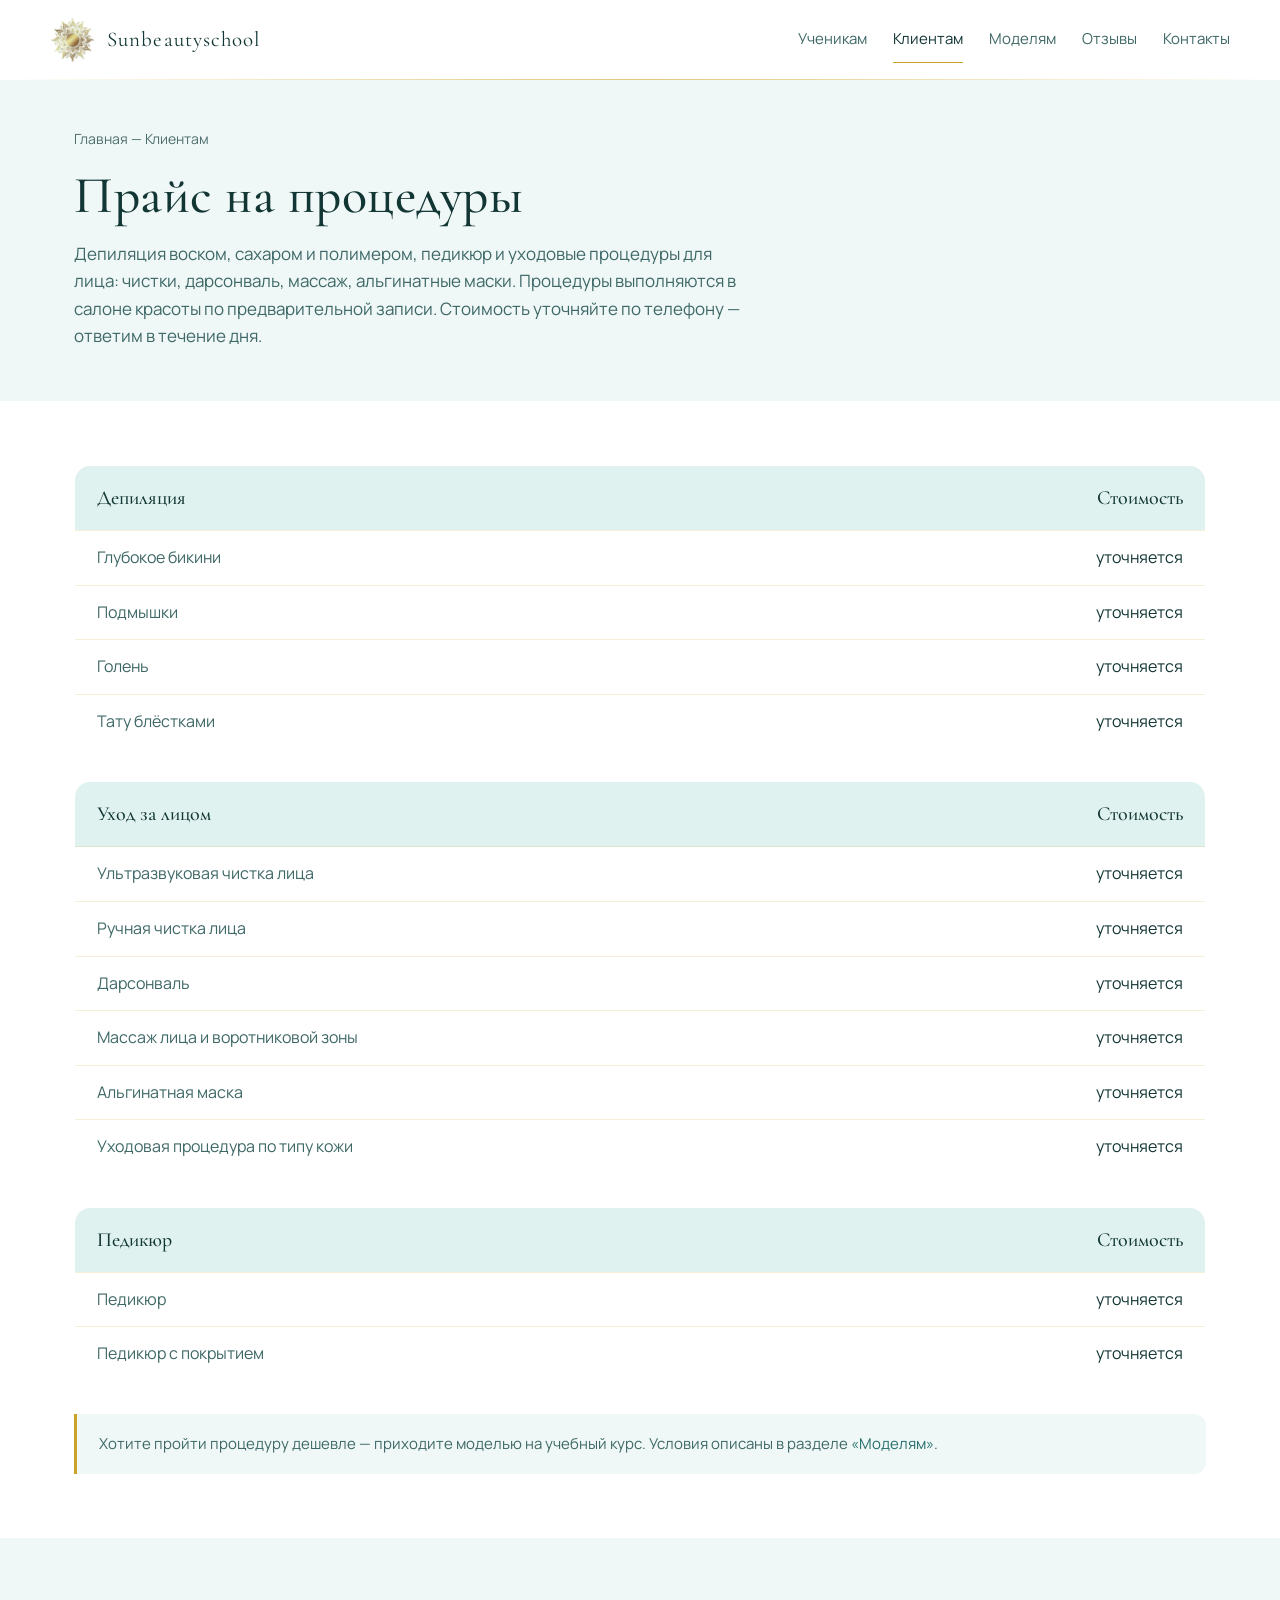
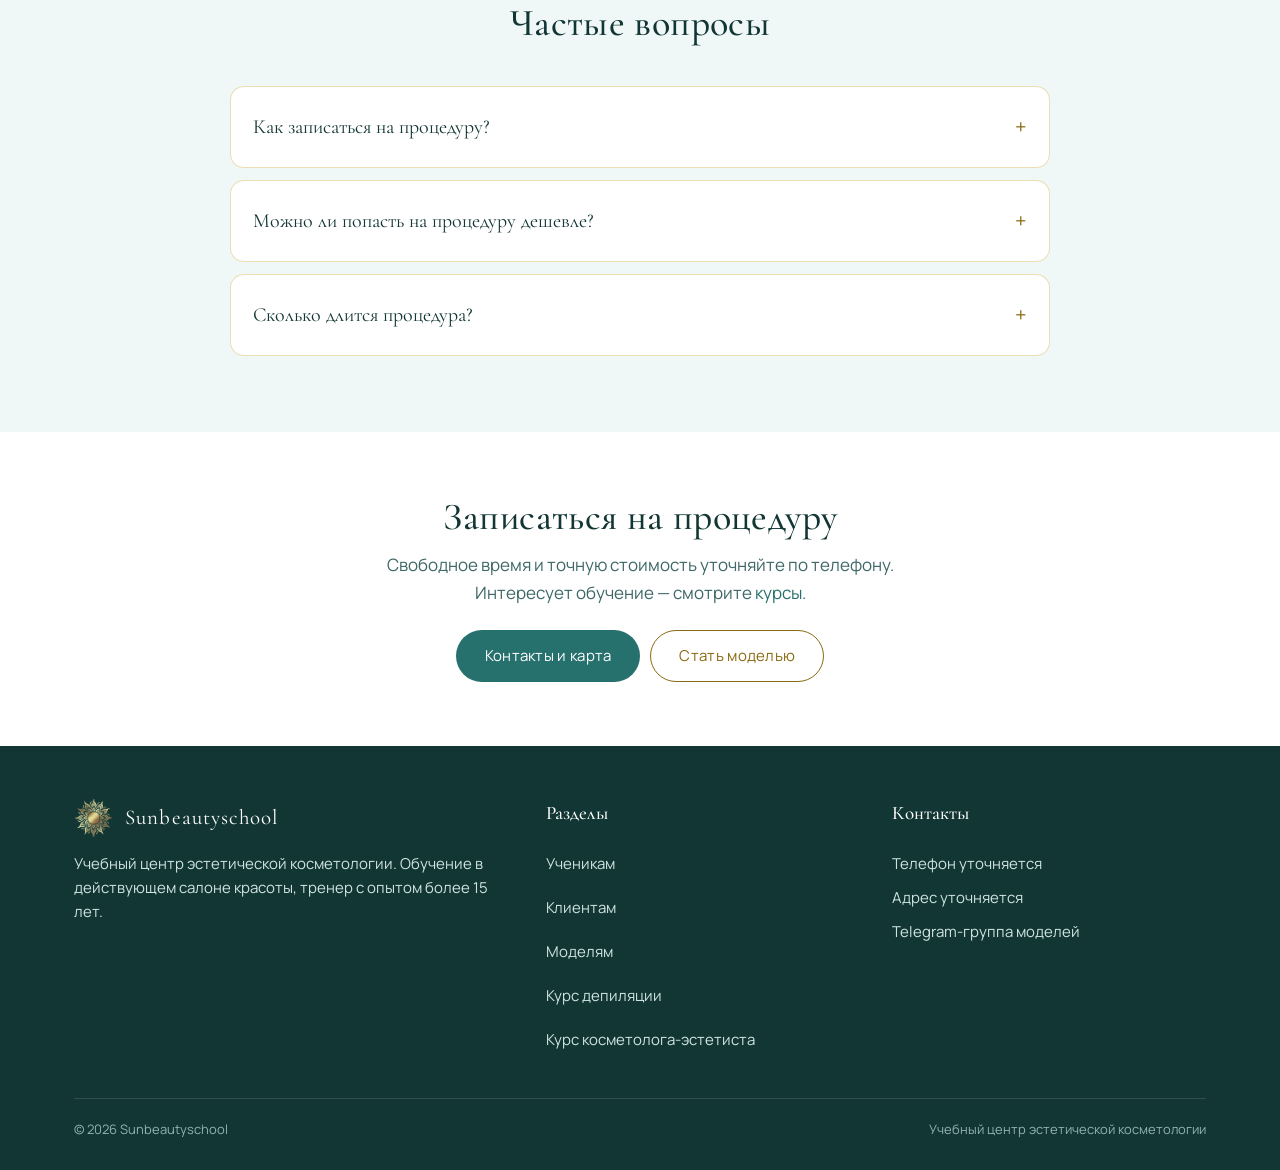
==== clients.html @ 0f72b2d2 "Сайт Sunbeautyschool: семь страниц, дизайн «три тона» Статический сайт учебного центра: главная с тр" ====
<!DOCTYPE html>
<html lang="ru">
<head>
<meta charset="utf-8">
<meta name="viewport" content="width=device-width, initial-scale=1">
<title>Клиентам — прайс на процедуры | Sunbeautyschool</title>
<meta name="description" content="Прайс салона: депиляция воском, сахаром и полимером, педикюр, чистки лица, дарсонваль, массаж и альгинатные маски. Запись по телефону, процедуры в салоне красоты.">
<link rel="canonical" href="https://sunbeautyschool.ru/clients.html">
<meta property="og:type" content="website">
<meta property="og:site_name" content="Sunbeautyschool">
<meta property="og:title" content="Клиентам — прайс на процедуры | Sunbeautyschool">
<meta property="og:description" content="Прайс салона: депиляция воском, сахаром и полимером, педикюр, чистки лица, дарсонваль, массаж и альгинатные маски. Запись по телефону, процедуры в салоне красоты.">
<meta property="og:url" content="https://sunbeautyschool.ru/clients.html">
<meta property="og:image" content="https://sunbeautyschool.ru/assets/img/face-us.jpg">
<meta property="og:locale" content="ru_RU">
<link rel="icon" href="assets/img/logo-mark.png">
<link rel="preconnect" href="https://fonts.googleapis.com">
<link rel="preconnect" href="https://fonts.gstatic.com" crossorigin>
<link href="https://fonts.googleapis.com/css2?family=Cormorant+Garamond:wght@400;500;600&family=Manrope:wght@300;400;500;600&display=swap" rel="stylesheet">
<link rel="stylesheet" href="assets/css/style.css">
<script type="application/ld+json">{"@context": "https://schema.org", "@type": "BreadcrumbList", "itemListElement": [{"@type": "ListItem", "position": 1, "name": "Главная", "item": "https://sunbeautyschool.ru/index.html"}, {"@type": "ListItem", "position": 2, "name": "Клиентам"}]}</script>
<script type="application/ld+json">{"@context": "https://schema.org", "@type": "FAQPage", "mainEntity": [{"@type": "Question", "name": "Как записаться на процедуру?", "acceptedAnswer": {"@type": "Answer", "text": "По телефону или в мессенджере. Процедуры выполняются по предварительной записи в салоне красоты."}}, {"@type": "Question", "name": "Можно ли попасть на процедуру дешевле?", "acceptedAnswer": {"@type": "Answer", "text": "Да, если прийти моделью на учебный курс. Условия описаны в разделе «Моделям»: нужен залог как гарантия визита и отзыв после процедуры."}}, {"@type": "Question", "name": "Сколько длится процедура?", "acceptedAnswer": {"@type": "Answer", "text": "Уходовые процедуры для лица и депиляция занимают от 1 часа. Если вы записываетесь моделью на курс, закладывайте от 2 до 4 часов."}}]}</script>
</head>
<body>

<header class="header">
  <div class="container header-inner">
    <a class="brand" href="index.html">
      <picture><source srcset="assets/img/logo-mark.webp" type="image/webp"><img src="assets/img/logo-mark.png" alt="Sunbeautyschool" width="184" height="187" style="height:46px;width:auto"></picture>
      <span>Sunbeautyschool</span>
    </a>
    <button class="burger" aria-label="Открыть меню" aria-expanded="false"><span></span><span></span><span></span></button>
    <nav class="nav" aria-label="Основное меню">
      <a href="students.html">Ученикам</a>
      <a href="clients.html" class="active">Клиентам</a>
      <a href="models.html">Моделям</a>
      <a href="index.html#reviews">Отзывы</a>
      <a href="index.html#contacts">Контакты</a>
    </nav>
  </div>
</header>
<div class="goldline"></div>

<section class="page-hero">
  <div class="container">
    <nav class="breadcrumbs" aria-label="Хлебные крошки"><a href="index.html">Главная</a> — <span>Клиентам</span></nav>
    <h1>Прайс на процедуры</h1>
    <p class="lead" style="max-width:680px;margin-top:14px">Депиляция воском, сахаром и полимером, педикюр и уходовые процедуры для лица: чистки, дарсонваль, массаж, альгинатные маски. Процедуры выполняются в салоне красоты по предварительной записи. Стоимость уточняйте по телефону — ответим в течение дня.</p>
  </div>
</section>

<section class="section">
  <div class="container">
    <!-- ЦЕНЫ: замените «уточняется» на настоящую стоимость.
         Строка прайса выглядит так: <tr><td>Название услуги</td><td>1 500 ₽</td></tr> -->
    <table class="price-table" style="margin-bottom:32px">
      <tr><th>Депиляция</th><th style="text-align:right">Стоимость</th></tr>
      <tr><td>Глубокое бикини</td><td>уточняется</td></tr>
      <tr><td>Подмышки</td><td>уточняется</td></tr>
      <tr><td>Голень</td><td>уточняется</td></tr>
      <tr><td>Тату блёстками</td><td>уточняется</td></tr>
    </table>

    <table class="price-table" style="margin-bottom:32px">
      <tr><th>Уход за лицом</th><th style="text-align:right">Стоимость</th></tr>
      <tr><td>Ультразвуковая чистка лица</td><td>уточняется</td></tr>
      <tr><td>Ручная чистка лица</td><td>уточняется</td></tr>
      <tr><td>Дарсонваль</td><td>уточняется</td></tr>
      <tr><td>Массаж лица и воротниковой зоны</td><td>уточняется</td></tr>
      <tr><td>Альгинатная маска</td><td>уточняется</td></tr>
      <tr><td>Уходовая процедура по типу кожи</td><td>уточняется</td></tr>
    </table>

    <table class="price-table">
      <tr><th>Педикюр</th><th style="text-align:right">Стоимость</th></tr>
      <tr><td>Педикюр</td><td>уточняется</td></tr>
      <tr><td>Педикюр с покрытием</td><td>уточняется</td></tr>
    </table>

    <div class="note" style="margin-top:32px">Хотите пройти процедуру дешевле — приходите моделью на учебный курс. Условия описаны в разделе <a href="models.html" style="color:var(--tiffany-deep)">«Моделям»</a>.</div>
  </div>
</section>

<section class="section section-soft">
  <div class="container">
    <div class="section-head"><h2>Частые вопросы</h2></div>
    <div class="faq"><details><summary>Как записаться на процедуру?</summary><p>По телефону или в мессенджере. Процедуры выполняются по предварительной записи в салоне красоты.</p></details><details><summary>Можно ли попасть на процедуру дешевле?</summary><p>Да, если прийти моделью на учебный курс. Условия описаны в разделе «Моделям»: нужен залог как гарантия визита и отзыв после процедуры.</p></details><details><summary>Сколько длится процедура?</summary><p>Уходовые процедуры для лица и депиляция занимают от 1 часа. Если вы записываетесь моделью на курс, закладывайте от 2 до 4 часов.</p></details></div>
  </div>
</section>

<section class="section">
  <div class="container center">
    <h2>Записаться на процедуру</h2>
    <p class="lead" style="margin:12px auto 24px;max-width:600px">Свободное время и точную стоимость уточняйте по телефону. Интересует обучение — смотрите <a href="students.html" style="color:var(--tiffany-deep)">курсы</a>.</p>
    <div class="card-actions" style="justify-content:center">
      <a class="btn btn-primary" href="index.html#contacts">Контакты и карта</a>
      <a class="btn btn-gold" href="models.html">Стать моделью</a>
    </div>
  </div>
</section>

<footer class="footer">
  <div class="container">
    <div class="footer-grid">
      <div>
        <div class="brand" style="margin-bottom:14px">
          <picture><source srcset="assets/img/logo-mark.webp" type="image/webp"><img src="assets/img/logo-mark.png" alt="Sunbeautyschool" width="184" height="187" style="height:40px;width:auto" loading="lazy" decoding="async"></picture>
          <span>Sunbeautyschool</span>
        </div>
        <p>Учебный центр эстетической косметологии. Обучение в действующем салоне красоты, тренер с опытом более 15 лет.</p>
      </div>
      <div>
        <h4>Разделы</h4>
        <ul>
          <li><a href="students.html">Ученикам</a></li>
          <li><a href="clients.html">Клиентам</a></li>
          <li><a href="models.html">Моделям</a></li>
          <li><a href="course-depilation.html">Курс депиляции</a></li>
          <li><a href="course-cosmetology.html">Курс косметолога-эстетиста</a></li>
        </ul>
      </div>
      <div>
        <h4>Контакты</h4>
        <!-- ТЕЛЕФОН И АДРЕС: замените текст ниже на настоящие данные.
             Для телефона также поменяйте href="tel:+7..." -->
        <ul>
          <li><a href="tel:">Телефон уточняется</a></li>
          <li>Адрес уточняется</li>
          <li><a href="https://t.me/+HBb0L-64R1U2YWEy" target="_blank" rel="noopener">Telegram-группа моделей</a></li>
        </ul>
      </div>
    </div>
    <div class="footer-bottom">
      <span>© <span data-year>2026</span> Sunbeautyschool</span>
      <span>Учебный центр эстетической косметологии</span>
    </div>
  </div>
</footer>

<script src="assets/js/main.js" defer></script>
<script src="assets/js/analytics.js" defer></script>
</body>
</html>
---- assets/css/style.css ----
:root{
  --tiffany-soft:#DFF2F0;
  --tiffany-pale:#EFF8F7;
  --tiffany:#7FD3CE;
  --tiffany-mid:#5FC0BA;
  --tiffany-deep:#26706D;
  --gold:#C9A227;
  --gold-text:#8A6A12;
  --gold-l:#E3C77A;
  --gold-pale:#F6EAC8;
  --ink:#123634;
  --ink-soft:#3E6866;
  --ink-mute:#4F6F6D;
  --line:rgba(201,162,39,.35);
  --shadow:0 1px 2px rgba(18,54,52,.06);
  --serif:'Cormorant Garamond',Georgia,'Times New Roman',serif;
  --sans:'Manrope',system-ui,-apple-system,'Segoe UI',Roboto,sans-serif;
}
*{box-sizing:border-box;margin:0;padding:0}
html{scroll-behavior:smooth}
body{font-family:var(--sans);font-size:16px;line-height:1.6;color:var(--ink);background:#fff;-webkit-font-smoothing:antialiased}
img{max-width:100%;display:block}
a{color:inherit;text-decoration:none}
.container{max-width:1180px;margin:0 auto;padding:0 24px}
.serif{font-family:var(--serif)}

h1,h2,h3{font-family:var(--serif);font-weight:500;line-height:1.15;letter-spacing:.01em}
h1{font-size:clamp(32px,4.4vw,52px)}
h2{font-size:clamp(26px,3.2vw,38px)}
h3{font-size:clamp(20px,2.2vw,25px)}
.lead{font-size:17px;color:var(--ink-soft)}
.muted{color:var(--ink-mute);font-size:14px}
.center{text-align:center}

/* ---------- header ---------- */
.header{background:#fff;position:sticky;top:0;z-index:50}
.header-inner{display:flex;align-items:center;justify-content:space-between;gap:20px;padding:16px 0}
.brand{display:flex;align-items:center;gap:12px}
.brand img{height:46px;width:auto}
.brand span{font-family:var(--serif);font-size:21px;letter-spacing:.05em}
.nav{display:flex;align-items:center;gap:26px}
.nav a{font-size:15px;color:var(--ink-soft);padding:11px 0;border-bottom:1px solid transparent;transition:.2s}
.nav a:hover{color:var(--ink)}
.nav a.active{color:var(--ink);border-bottom-color:var(--gold)}
.burger{display:none;background:none;border:1px solid var(--line);border-radius:8px;padding:12px;min-width:44px;min-height:44px;cursor:pointer;line-height:0}
.burger span{display:block;width:20px;height:1.5px;background:var(--ink);margin:4px 0}
.goldline{height:1px;background:linear-gradient(90deg,transparent,var(--gold-l),transparent)}

/* ---------- buttons ---------- */
.btn{display:inline-flex;align-items:center;justify-content:center;min-height:44px;font-size:15px;letter-spacing:.02em;padding:13px 28px;border-radius:999px;border:1px solid transparent;cursor:pointer;transition:.2s;font-family:var(--sans)}
.btn-primary{background:var(--tiffany-deep);color:#fff}
.btn-primary:hover{background:#1E5C5A}
.btn-gold{border-color:var(--gold-text);color:var(--gold-text);background:transparent}
.btn-gold:hover{background:var(--gold-text);color:#fff}
.btn-light{border-color:var(--gold-l);color:var(--gold-l);background:transparent}
.btn-light:hover{background:var(--gold-l);color:var(--ink)}
.btn-sm{padding:10px 20px;font-size:14px;min-height:44px}

/* ---------- hero + doors ---------- */
.hero{background:var(--tiffany-pale);padding:34px 0 48px;text-align:center}
.hero h1{margin-bottom:14px}
.hero .lead{max-width:700px;margin:0 auto 26px;font-size:16px}
.doors{display:grid;grid-template-columns:repeat(3,1fr);border-radius:20px;overflow:hidden;border:1px solid var(--line);text-align:center}
.door{display:flex;flex-direction:column;padding-bottom:24px;transition:.25s}
.door .ph{height:168px;overflow:hidden;background:var(--tiffany-soft)}
.door .ph img{width:100%;height:100%;object-fit:cover;transition:.4s}
.door:hover .ph img{transform:scale(1.04)}
.door h3{margin:18px 0 4px}
.door p{font-size:14px;margin-bottom:18px}
.door .btn{margin:0 auto}
.tone-1{background:var(--tiffany-soft)}
.tone-2{background:var(--tiffany)}
.tone-3{background:var(--tiffany-deep)}
.tone-2 h3{color:#fff}
.tone-2 p{color:#0F4B48}
.tone-3 h3{color:#fff}
.tone-3 p{color:#CFEDEB}

/* ---------- sections ---------- */
.section{padding:64px 0}
.section-soft{background:var(--tiffany-pale)}
.section-head{max-width:720px;margin:0 auto 40px;text-align:center}
.section-head h2{margin-bottom:10px}

.stats{display:grid;grid-template-columns:repeat(3,1fr);gap:24px;text-align:center}
.stat b{display:block;font-family:var(--serif);font-size:46px;font-weight:600;line-height:1;color:var(--tiffany-deep)}
.stat span{font-size:14px;color:var(--ink-soft)}

/* ---------- cards ---------- */
.grid{display:grid;gap:24px}
.grid-3{grid-template-columns:repeat(3,1fr)}
.grid-2{grid-template-columns:repeat(2,1fr)}
.card{background:#fff;border:1px solid var(--line);border-radius:16px;padding:28px;box-shadow:var(--shadow);display:flex;flex-direction:column}
.card .ph{height:180px;margin:-28px -28px 20px;border-radius:16px 16px 0 0;overflow:hidden}
.card .ph img{width:100%;height:100%;object-fit:cover}
.card h3{margin-bottom:6px}
.card .price{font-family:var(--serif);font-size:28px;color:var(--tiffany-deep);margin:12px 0 4px}
.card .dur{font-size:14px;color:var(--ink-mute);margin-bottom:16px}
.card .btn{margin-top:auto;align-self:flex-start}
.card-actions{margin-top:auto;display:flex;gap:10px;flex-wrap:wrap;align-items:center}

.tag{display:inline-block;font-size:13px;letter-spacing:.03em;color:#6F540D;background:var(--gold-pale);border-radius:999px;padding:4px 12px;margin-bottom:14px;align-self:flex-start}

/* ---------- content lists ---------- */
.split{display:grid;grid-template-columns:1fr 1fr;gap:40px}
.list{list-style:none}
.list li{position:relative;padding-left:26px;margin-bottom:10px;color:var(--ink-soft)}
.list li::before{content:"";position:absolute;left:6px;top:11px;width:6px;height:6px;border-radius:50%;background:var(--gold)}
.list-head{font-family:var(--serif);font-size:22px;margin-bottom:14px}

.note{background:var(--tiffany-pale);border-left:3px solid var(--gold);border-radius:0 12px 12px 0;padding:18px 22px;color:var(--ink-soft);font-size:15px}

/* ---------- course hero ---------- */
.page-hero{background:var(--tiffany-pale);padding:48px 0 52px}
.page-hero .split{align-items:center;gap:48px}
.page-hero img{border-radius:18px;border:2px solid var(--gold-l);height:340px;width:100%;object-fit:cover}
.breadcrumbs{font-size:14px;color:var(--ink-mute);margin-bottom:16px}
.breadcrumbs a:hover{color:var(--tiffany-deep)}

/* ---------- price table ---------- */
.price-table{width:100%;border-collapse:collapse;background:#fff;border:1px solid var(--line);border-radius:16px;overflow:hidden}
.price-table th{text-align:left;font-family:var(--serif);font-size:20px;font-weight:500;padding:16px 22px;background:var(--tiffany-soft)}
.price-table td{padding:14px 22px;border-top:1px solid rgba(201,162,39,.18);color:var(--ink-soft)}
.price-table td:last-child{text-align:right;white-space:nowrap;color:var(--ink)}

/* ---------- reviews / news / map ---------- */
.review{background:#fff;border:1px solid var(--line);border-radius:16px;padding:26px}
.review p{color:var(--ink-soft);font-style:italic}
.review .who{margin-top:14px;font-size:14px;color:var(--ink)}
.empty{border:1px dashed var(--line);border-radius:16px;padding:40px;text-align:center;color:var(--ink-mute)}
.map{border-radius:18px;overflow:hidden;border:1px solid var(--line);min-height:360px;background:var(--tiffany-soft);display:flex;align-items:center;justify-content:center;text-align:center;padding:24px}
.map iframe{width:100%;height:360px;border:0;display:block}

/* ---------- footer ---------- */
.footer{background:var(--ink);color:#CFE3E1;padding:52px 0 30px;margin-top:0}
.footer a:hover{color:var(--gold-l)}
.footer-grid{display:grid;grid-template-columns:1.4fr 1fr 1fr;gap:32px}
.footer h4{font-family:var(--serif);font-size:19px;font-weight:500;color:#fff;margin-bottom:14px}
.footer p,.footer li{font-size:15px;margin-bottom:8px;list-style:none}
.footer li{margin-bottom:0}
.footer li a{display:inline-flex;align-items:center;min-height:44px}
.footer .brand span{color:#fff}
.footer-bottom{border-top:1px solid rgba(255,255,255,.12);margin-top:36px;padding-top:20px;font-size:13px;color:#8FB3B1;display:flex;justify-content:space-between;gap:16px;flex-wrap:wrap}

/* ---------- responsive ---------- */
@media (max-width:900px){
  .doors{grid-template-columns:1fr;border-radius:16px}
  .grid-3,.grid-2,.split,.footer-grid{grid-template-columns:1fr}
  .page-hero img{height:260px}
  .nav{position:absolute;top:100%;left:0;right:0;background:#fff;flex-direction:column;align-items:flex-start;gap:0;padding:0 24px;max-height:0;overflow:hidden;transition:.25s;border-bottom:1px solid var(--line)}
  .nav.open{max-height:340px;padding:8px 24px 18px}
  .nav a{padding:10px 0;width:100%}
  .burger{display:block}
  .header-inner{position:relative}
  .section{padding:48px 0}
}
@media (max-width:560px){
  .stats{grid-template-columns:1fr;gap:18px}
  .card{padding:22px}
  .card .ph{margin:-22px -22px 18px}
}

/* ---------- faq ---------- */
.faq{max-width:820px;margin:0 auto}
.faq details{background:#fff;border:1px solid var(--line);border-radius:14px;padding:18px 22px;margin-bottom:12px}
.faq summary{font-family:var(--serif);font-size:20px;cursor:pointer;list-style:none;min-height:44px;display:flex;align-items:center;gap:10px}
.faq summary::-webkit-details-marker{display:none}
.faq summary::after{content:"+";margin-left:auto;color:var(--gold-text);font-family:var(--sans);font-size:20px}
.faq details[open] summary::after{content:"–"}
.faq p{color:var(--ink-soft);margin-top:10px}
.contacts-list{list-style:none}
.contacts-list li{margin-bottom:10px;color:var(--ink-soft)}
.contacts-list b{color:var(--ink);font-weight:500}
.todo{font-size:13px;color:var(--ink-mute)}
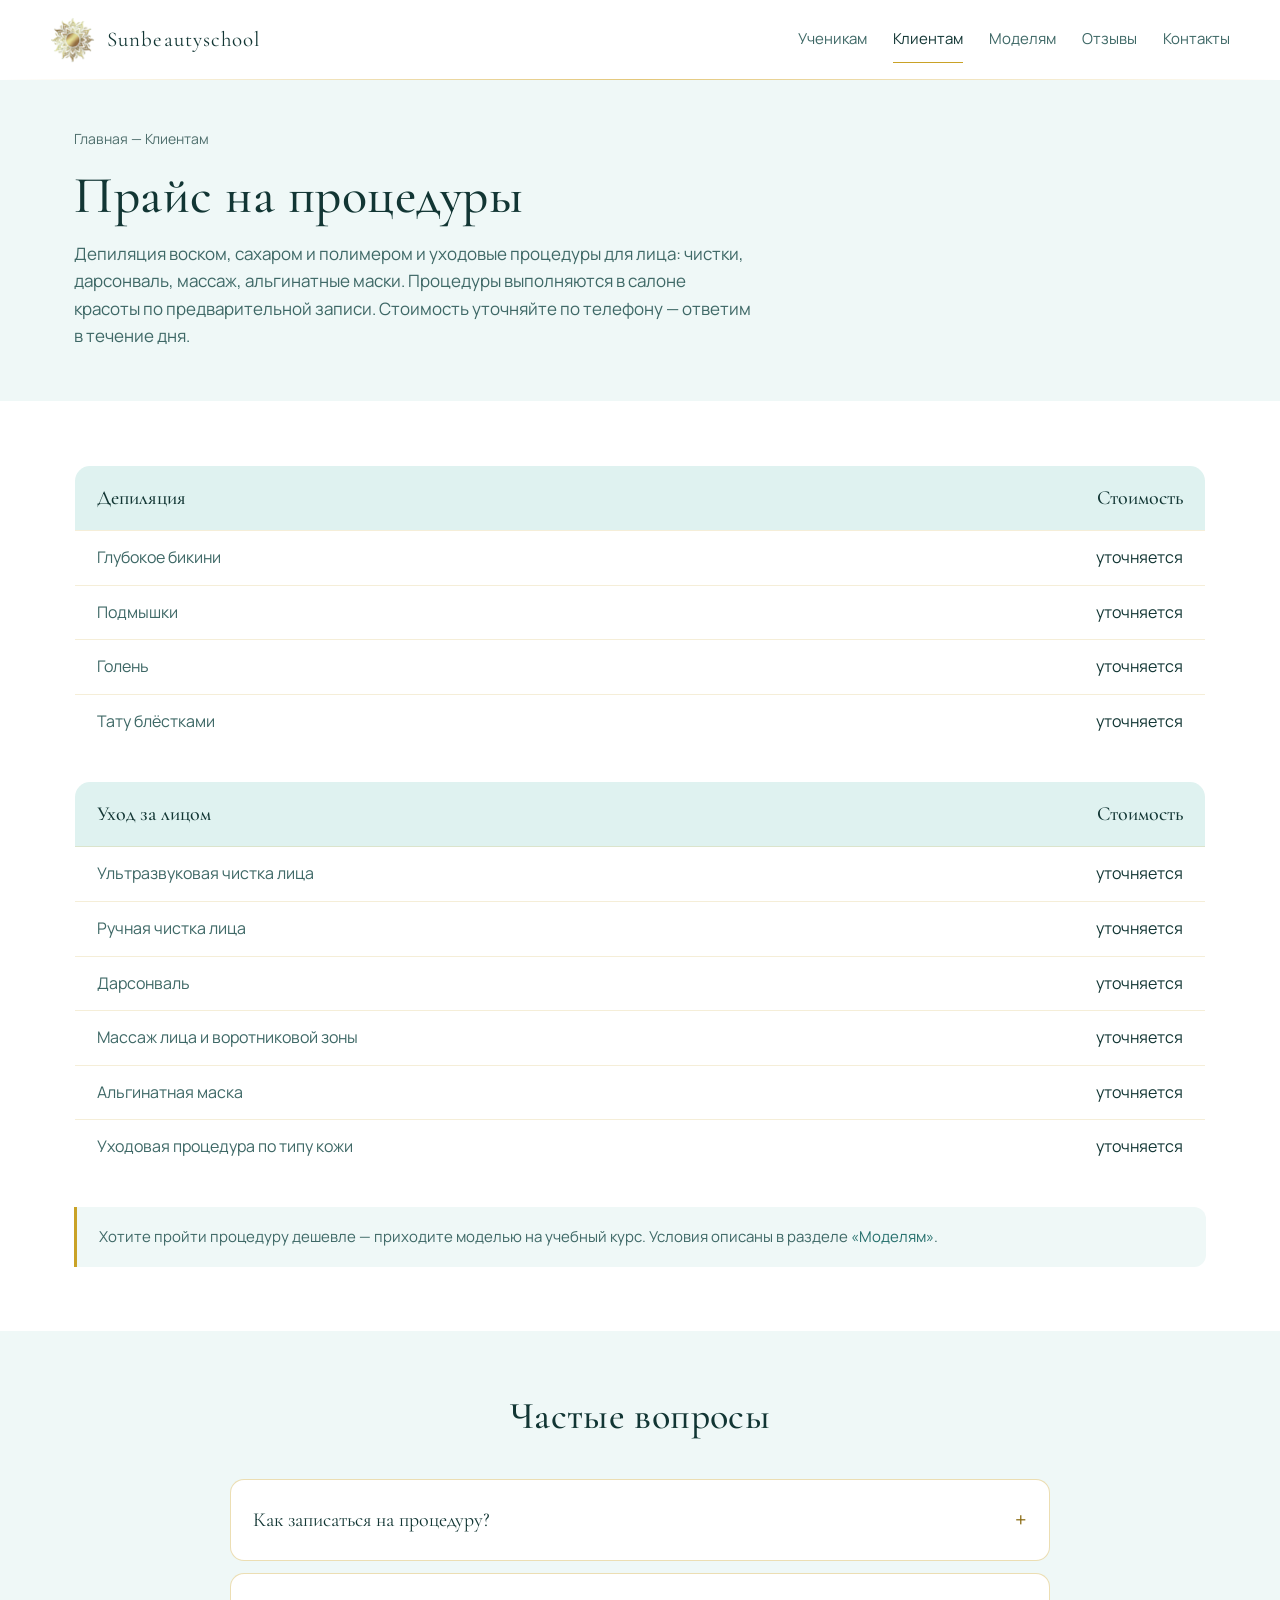
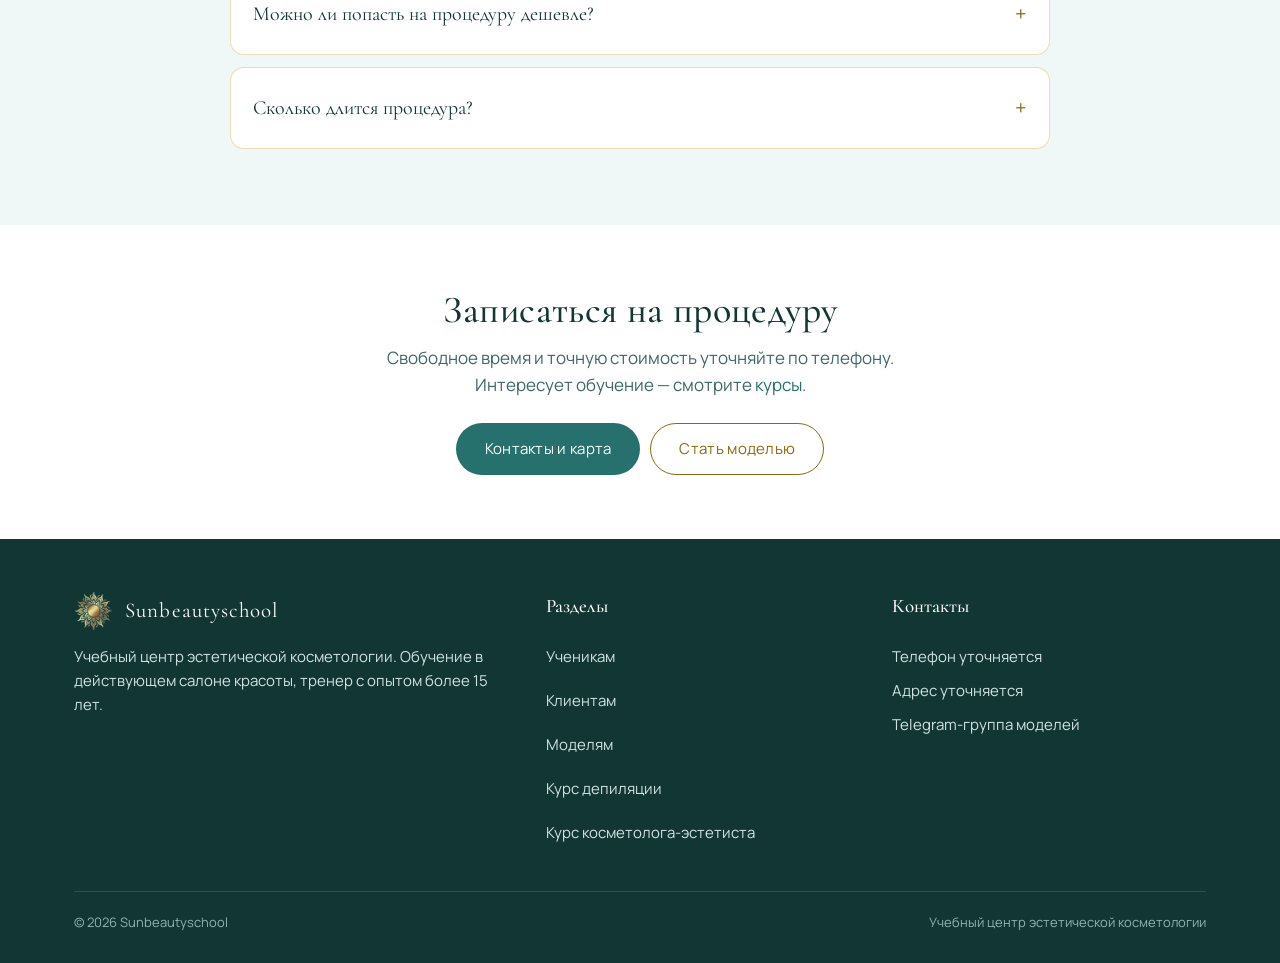
==== commit f2ec51b9: "Этап 1: педикюр удалён отовсюду, включая прайс Co-Authored-By: Claude Opus 5 <noreply@anthropic.com>" ====
--- a/clients.html
+++ b/clients.html
@@ -4,12 +4,12 @@
 <meta charset="utf-8">
 <meta name="viewport" content="width=device-width, initial-scale=1">
 <title>Клиентам — прайс на процедуры | Sunbeautyschool</title>
-<meta name="description" content="Прайс салона: депиляция воском, сахаром и полимером, педикюр, чистки лица, дарсонваль, массаж и альгинатные маски. Запись по телефону, процедуры в салоне красоты.">
+<meta name="description" content="Прайс салона: депиляция воском, сахаром и полимером, чистки лица, дарсонваль, массаж лица и альгинатные маски. Запись по телефону, процедуры в салоне красоты.">
 <link rel="canonical" href="https://sunbeautyschool.ru/clients.html">
 <meta property="og:type" content="website">
 <meta property="og:site_name" content="Sunbeautyschool">
 <meta property="og:title" content="Клиентам — прайс на процедуры | Sunbeautyschool">
-<meta property="og:description" content="Прайс салона: депиляция воском, сахаром и полимером, педикюр, чистки лица, дарсонваль, массаж и альгинатные маски. Запись по телефону, процедуры в салоне красоты.">
+<meta property="og:description" content="Прайс салона: депиляция воском, сахаром и полимером, чистки лица, дарсонваль, массаж лица и альгинатные маски. Запись по телефону, процедуры в салоне красоты.">
 <meta property="og:url" content="https://sunbeautyschool.ru/clients.html">
 <meta property="og:image" content="https://sunbeautyschool.ru/assets/img/face-us.jpg">
 <meta property="og:locale" content="ru_RU">
@@ -45,7 +45,7 @@
   <div class="container">
     <nav class="breadcrumbs" aria-label="Хлебные крошки"><a href="index.html">Главная</a> — <span>Клиентам</span></nav>
     <h1>Прайс на процедуры</h1>
-    <p class="lead" style="max-width:680px;margin-top:14px">Депиляция воском, сахаром и полимером, педикюр и уходовые процедуры для лица: чистки, дарсонваль, массаж, альгинатные маски. Процедуры выполняются в салоне красоты по предварительной записи. Стоимость уточняйте по телефону — ответим в течение дня.</p>
+    <p class="lead" style="max-width:680px;margin-top:14px">Депиляция воском, сахаром и полимером и уходовые процедуры для лица: чистки, дарсонваль, массаж, альгинатные маски. Процедуры выполняются в салоне красоты по предварительной записи. Стоимость уточняйте по телефону — ответим в течение дня.</p>
   </div>
 </section>
 
@@ -61,7 +61,7 @@
       <tr><td>Тату блёстками</td><td>уточняется</td></tr>
     </table>
 
-    <table class="price-table" style="margin-bottom:32px">
+    <table class="price-table">
       <tr><th>Уход за лицом</th><th style="text-align:right">Стоимость</th></tr>
       <tr><td>Ультразвуковая чистка лица</td><td>уточняется</td></tr>
       <tr><td>Ручная чистка лица</td><td>уточняется</td></tr>
@@ -69,12 +69,6 @@
       <tr><td>Массаж лица и воротниковой зоны</td><td>уточняется</td></tr>
       <tr><td>Альгинатная маска</td><td>уточняется</td></tr>
       <tr><td>Уходовая процедура по типу кожи</td><td>уточняется</td></tr>
-    </table>
-
-    <table class="price-table">
-      <tr><th>Педикюр</th><th style="text-align:right">Стоимость</th></tr>
-      <tr><td>Педикюр</td><td>уточняется</td></tr>
-      <tr><td>Педикюр с покрытием</td><td>уточняется</td></tr>
     </table>
 
     <div class="note" style="margin-top:32px">Хотите пройти процедуру дешевле — приходите моделью на учебный курс. Условия описаны в разделе <a href="models.html" style="color:var(--tiffany-deep)">«Моделям»</a>.</div>
--- a/assets/css/style.css
+++ b/assets/css/style.css
@@ -144,8 +144,12 @@
 
 /* ---------- responsive ---------- */
 @media (max-width:900px){
-  .doors{grid-template-columns:1fr;border-radius:16px}
   .grid-3,.grid-2,.split,.footer-grid{grid-template-columns:1fr}
+  .doors{border-radius:16px}
+  .door .ph{height:130px}
+  .door{padding:0 8px 20px}
+  .door h3{margin:14px 0 2px}
+  .door p{margin-bottom:14px}
   .page-hero img{height:260px}
   .nav{position:absolute;top:100%;left:0;right:0;background:#fff;flex-direction:column;align-items:flex-start;gap:0;padding:0 24px;max-height:0;overflow:hidden;transition:.25s;border-bottom:1px solid var(--line)}
   .nav.open{max-height:340px;padding:8px 24px 18px}
@@ -155,6 +159,15 @@
   .section{padding:48px 0}
 }
 @media (max-width:560px){
+  /* три двери остаются в ряд, как на компьютере: вся плитка — одна большая кнопка */
+  .door .ph{height:96px}
+  .door{padding:0 6px 18px}
+  .door h3{font-size:17px;margin:12px 0 2px}
+  .door p{font-size:12px;line-height:1.35;margin-bottom:6px}
+  .door .btn{display:none}
+  .door p::after{content:" →";color:var(--gold-text);white-space:nowrap}
+  .tone-3 p::after{color:var(--gold-l)}
+  .hero .lead{font-size:15px}
   .stats{grid-template-columns:1fr;gap:18px}
   .card{padding:22px}
   .card .ph{margin:-22px -22px 18px}
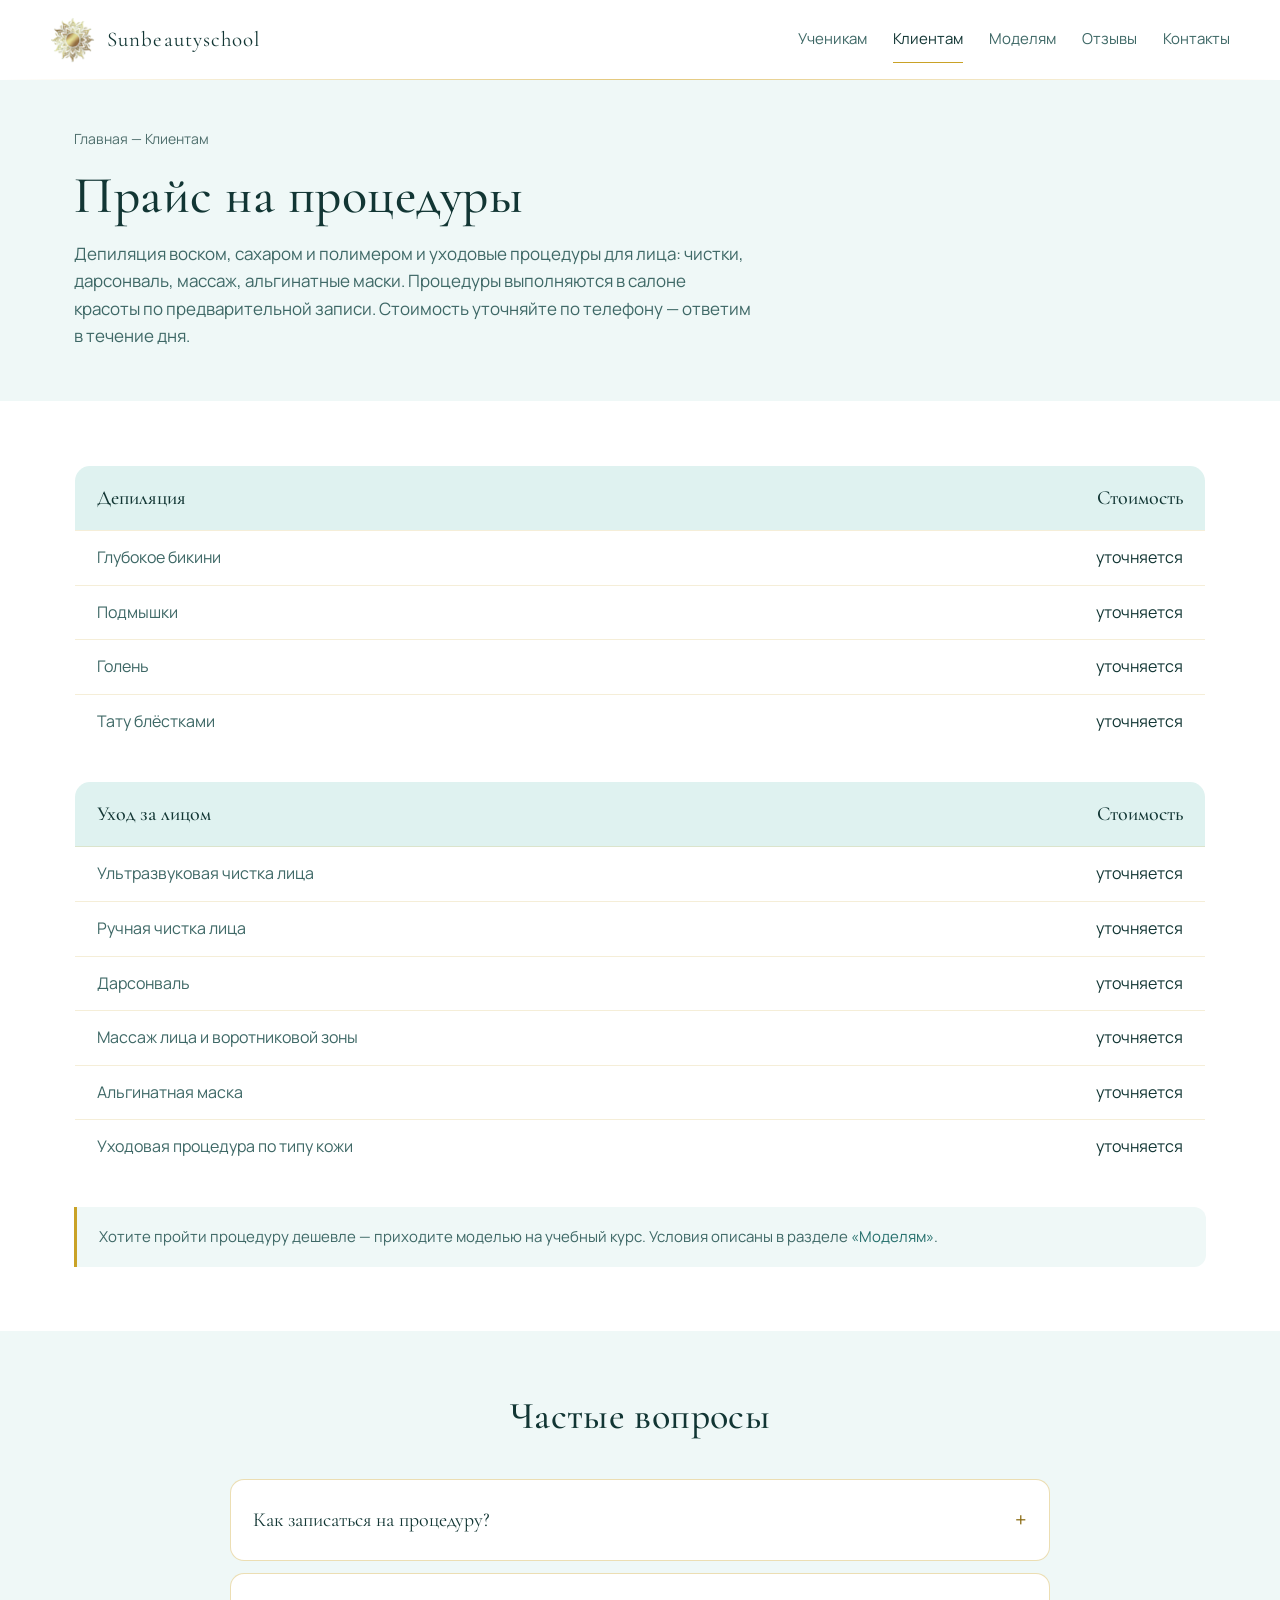
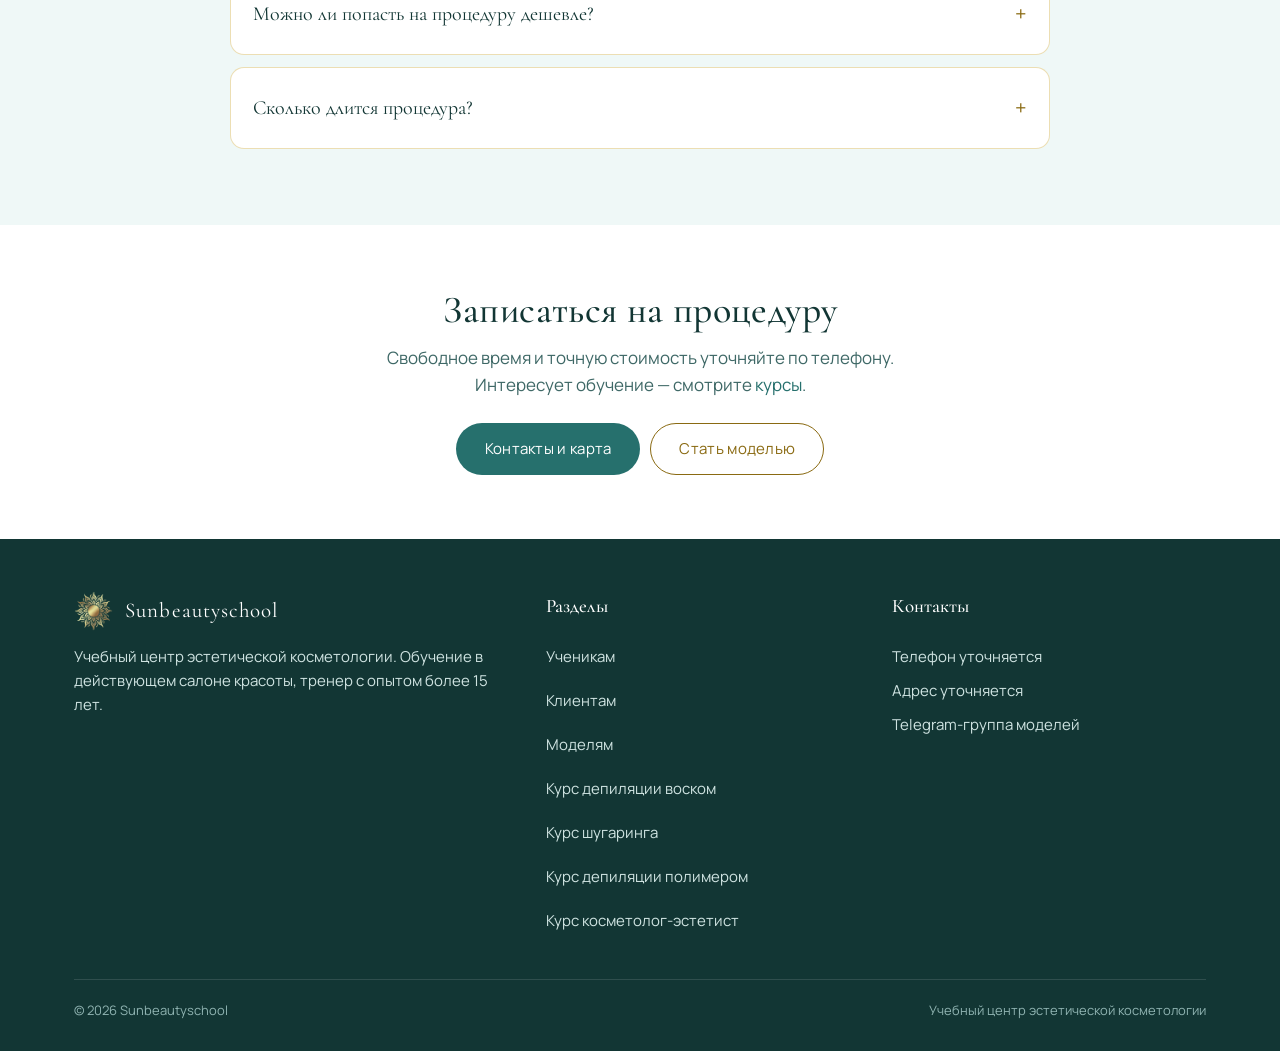
==== commit bf48039b: "Этап 3: каждый курс депиляции стал отдельной страницей Вместо одной страницы «Депиляция» с тремя фор" ====
--- a/clients.html
+++ b/clients.html
@@ -109,8 +109,10 @@
           <li><a href="students.html">Ученикам</a></li>
           <li><a href="clients.html">Клиентам</a></li>
           <li><a href="models.html">Моделям</a></li>
-          <li><a href="course-depilation.html">Курс депиляции</a></li>
-          <li><a href="course-cosmetology.html">Курс косметолога-эстетиста</a></li>
+          <li><a href="course-wax.html">Курс депиляции воском</a></li>
+          <li><a href="course-sugar.html">Курс шугаринга</a></li>
+          <li><a href="course-polymer.html">Курс депиляции полимером</a></li>
+          <li><a href="course-cosmetology.html">Курс косметолог-эстетист</a></li>
         </ul>
       </div>
       <div>
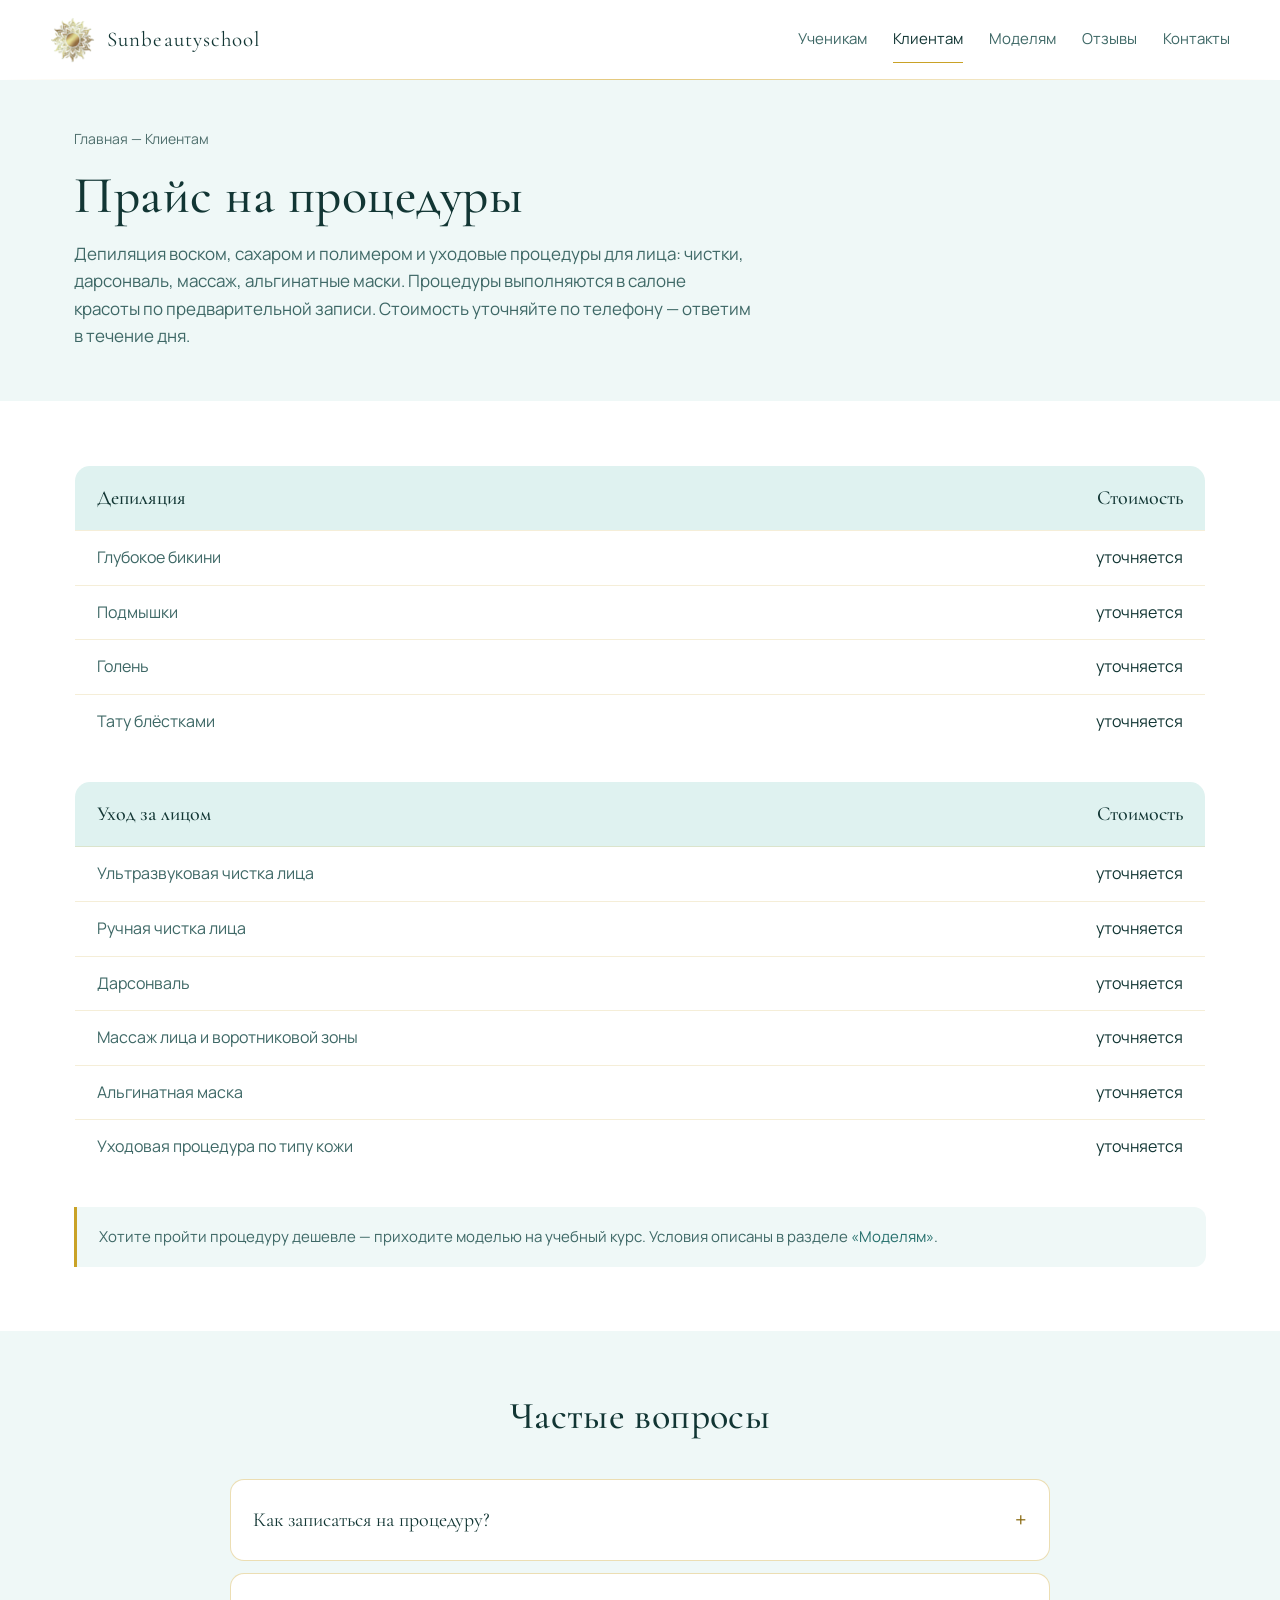
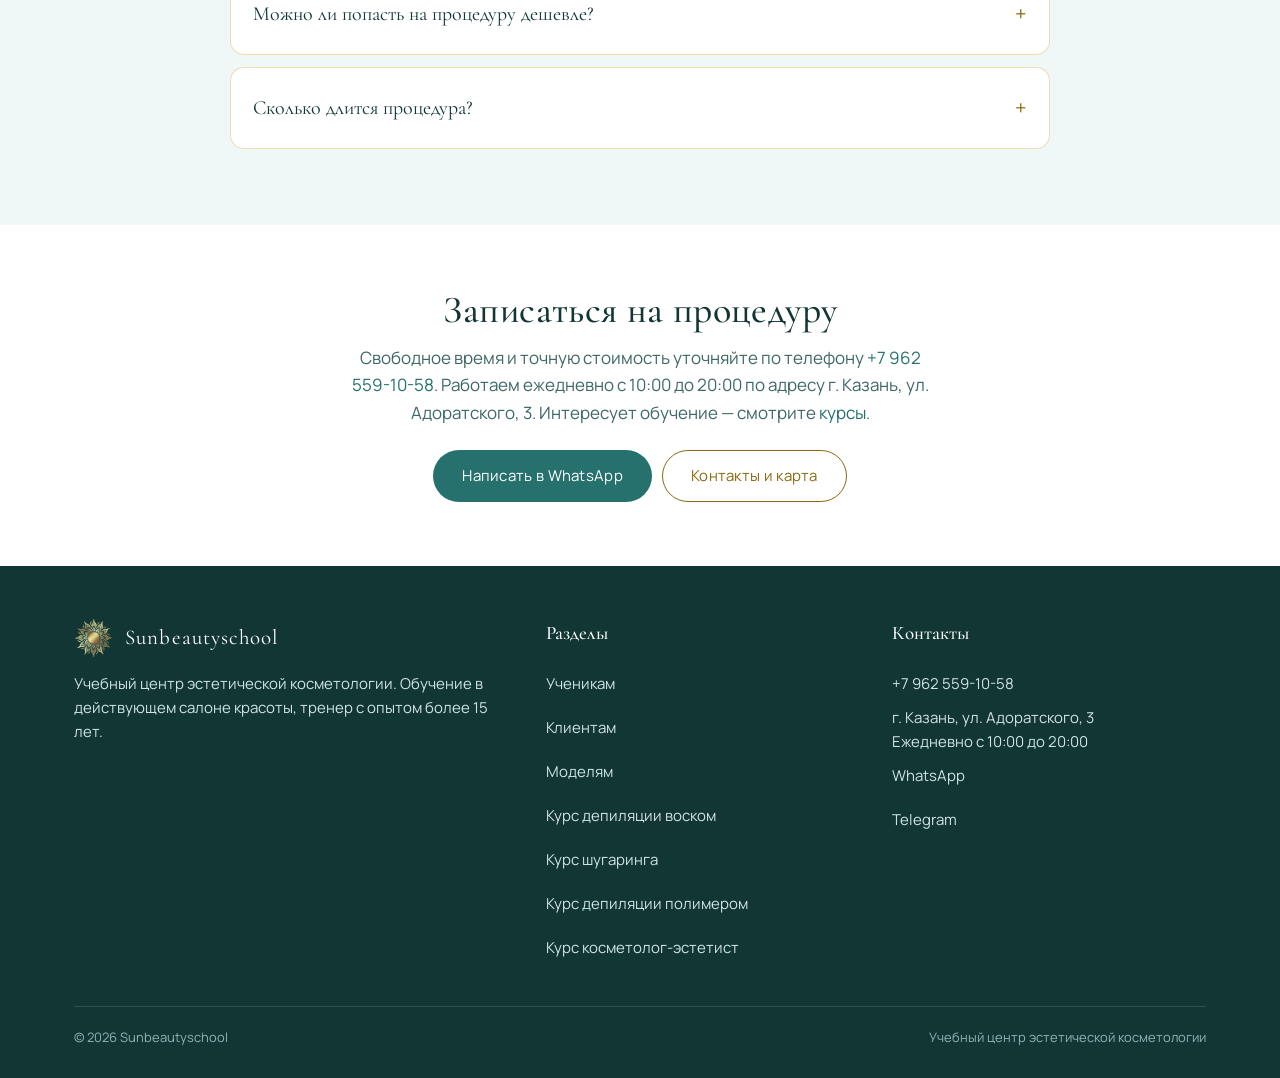
==== commit 3aafabb7: "Этап 4: настоящие контакты, карта Казани и разметка организации Телефон +7 962 559-10-58, WhatsApp, " ====
--- a/clients.html
+++ b/clients.html
@@ -19,7 +19,7 @@
 <link href="https://fonts.googleapis.com/css2?family=Cormorant+Garamond:wght@400;500;600&family=Manrope:wght@300;400;500;600&display=swap" rel="stylesheet">
 <link rel="stylesheet" href="assets/css/style.css">
 <script type="application/ld+json">{"@context": "https://schema.org", "@type": "BreadcrumbList", "itemListElement": [{"@type": "ListItem", "position": 1, "name": "Главная", "item": "https://sunbeautyschool.ru/index.html"}, {"@type": "ListItem", "position": 2, "name": "Клиентам"}]}</script>
-<script type="application/ld+json">{"@context": "https://schema.org", "@type": "FAQPage", "mainEntity": [{"@type": "Question", "name": "Как записаться на процедуру?", "acceptedAnswer": {"@type": "Answer", "text": "По телефону или в мессенджере. Процедуры выполняются по предварительной записи в салоне красоты."}}, {"@type": "Question", "name": "Можно ли попасть на процедуру дешевле?", "acceptedAnswer": {"@type": "Answer", "text": "Да, если прийти моделью на учебный курс. Условия описаны в разделе «Моделям»: нужен залог как гарантия визита и отзыв после процедуры."}}, {"@type": "Question", "name": "Сколько длится процедура?", "acceptedAnswer": {"@type": "Answer", "text": "Уходовые процедуры для лица и депиляция занимают от 1 часа. Если вы записываетесь моделью на курс, закладывайте от 2 до 4 часов."}}]}</script>
+<script type="application/ld+json">{"@context": "https://schema.org", "@type": "FAQPage", "mainEntity": [{"@type": "Question", "name": "Как записаться на процедуру?", "acceptedAnswer": {"@type": "Answer", "text": "Позвоните по номеру +7 962 559-10-58 или напишите в WhatsApp. Салон работает в Казани на улице Адоратского, 3, ежедневно с 10:00 до 20:00."}}, {"@type": "Question", "name": "Можно ли попасть на процедуру дешевле?", "acceptedAnswer": {"@type": "Answer", "text": "Да, если прийти моделью на учебный курс. Условия описаны в разделе «Моделям»: нужен залог как гарантия визита и отзыв после процедуры."}}, {"@type": "Question", "name": "Сколько длится процедура?", "acceptedAnswer": {"@type": "Answer", "text": "Уходовые процедуры для лица и депиляция занимают от 1 часа. Если вы записываетесь моделью на курс, закладывайте от 2 до 4 часов."}}]}</script>
 </head>
 <body>
 
@@ -78,17 +78,17 @@
 <section class="section section-soft">
   <div class="container">
     <div class="section-head"><h2>Частые вопросы</h2></div>
-    <div class="faq"><details><summary>Как записаться на процедуру?</summary><p>По телефону или в мессенджере. Процедуры выполняются по предварительной записи в салоне красоты.</p></details><details><summary>Можно ли попасть на процедуру дешевле?</summary><p>Да, если прийти моделью на учебный курс. Условия описаны в разделе «Моделям»: нужен залог как гарантия визита и отзыв после процедуры.</p></details><details><summary>Сколько длится процедура?</summary><p>Уходовые процедуры для лица и депиляция занимают от 1 часа. Если вы записываетесь моделью на курс, закладывайте от 2 до 4 часов.</p></details></div>
+    <div class="faq"><details><summary>Как записаться на процедуру?</summary><p>Позвоните по номеру +7 962 559-10-58 или напишите в WhatsApp. Салон работает в Казани на улице Адоратского, 3, ежедневно с 10:00 до 20:00.</p></details><details><summary>Можно ли попасть на процедуру дешевле?</summary><p>Да, если прийти моделью на учебный курс. Условия описаны в разделе «Моделям»: нужен залог как гарантия визита и отзыв после процедуры.</p></details><details><summary>Сколько длится процедура?</summary><p>Уходовые процедуры для лица и депиляция занимают от 1 часа. Если вы записываетесь моделью на курс, закладывайте от 2 до 4 часов.</p></details></div>
   </div>
 </section>
 
 <section class="section">
   <div class="container center">
     <h2>Записаться на процедуру</h2>
-    <p class="lead" style="margin:12px auto 24px;max-width:600px">Свободное время и точную стоимость уточняйте по телефону. Интересует обучение — смотрите <a href="students.html" style="color:var(--tiffany-deep)">курсы</a>.</p>
+    <p class="lead" style="margin:12px auto 24px;max-width:600px">Свободное время и точную стоимость уточняйте по телефону <a href="tel:+79625591058" style="color:var(--tiffany-deep)">+7 962 559-10-58</a>. Работаем ежедневно с 10:00 до 20:00 по адресу г. Казань, ул. Адоратского, 3. Интересует обучение — смотрите <a href="students.html" style="color:var(--tiffany-deep)">курсы</a>.</p>
     <div class="card-actions" style="justify-content:center">
-      <a class="btn btn-primary" href="index.html#contacts">Контакты и карта</a>
-      <a class="btn btn-gold" href="models.html">Стать моделью</a>
+      <a class="btn btn-primary" href="https://wa.me/79625591058" target="_blank" rel="noopener">Написать в WhatsApp</a>
+      <a class="btn btn-gold" href="index.html#contacts">Контакты и карта</a>
     </div>
   </div>
 </section>
@@ -117,12 +117,12 @@
       </div>
       <div>
         <h4>Контакты</h4>
-        <!-- ТЕЛЕФОН И АДРЕС: замените текст ниже на настоящие данные.
-             Для телефона также поменяйте href="tel:+7..." -->
         <ul>
-          <li><a href="tel:">Телефон уточняется</a></li>
-          <li>Адрес уточняется</li>
-          <li><a href="https://t.me/+HBb0L-64R1U2YWEy" target="_blank" rel="noopener">Telegram-группа моделей</a></li>
+          <li><a href="tel:+79625591058">+7 962 559-10-58</a></li>
+          <li>г. Казань, ул. Адоратского, 3</li>
+          <li>Ежедневно с 10:00 до 20:00</li>
+          <li><a href="https://wa.me/79625591058" target="_blank" rel="noopener">WhatsApp</a></li>
+          <li><a href="https://t.me/sunbeautyschool" target="_blank" rel="noopener">Telegram</a></li>
         </ul>
       </div>
     </div>
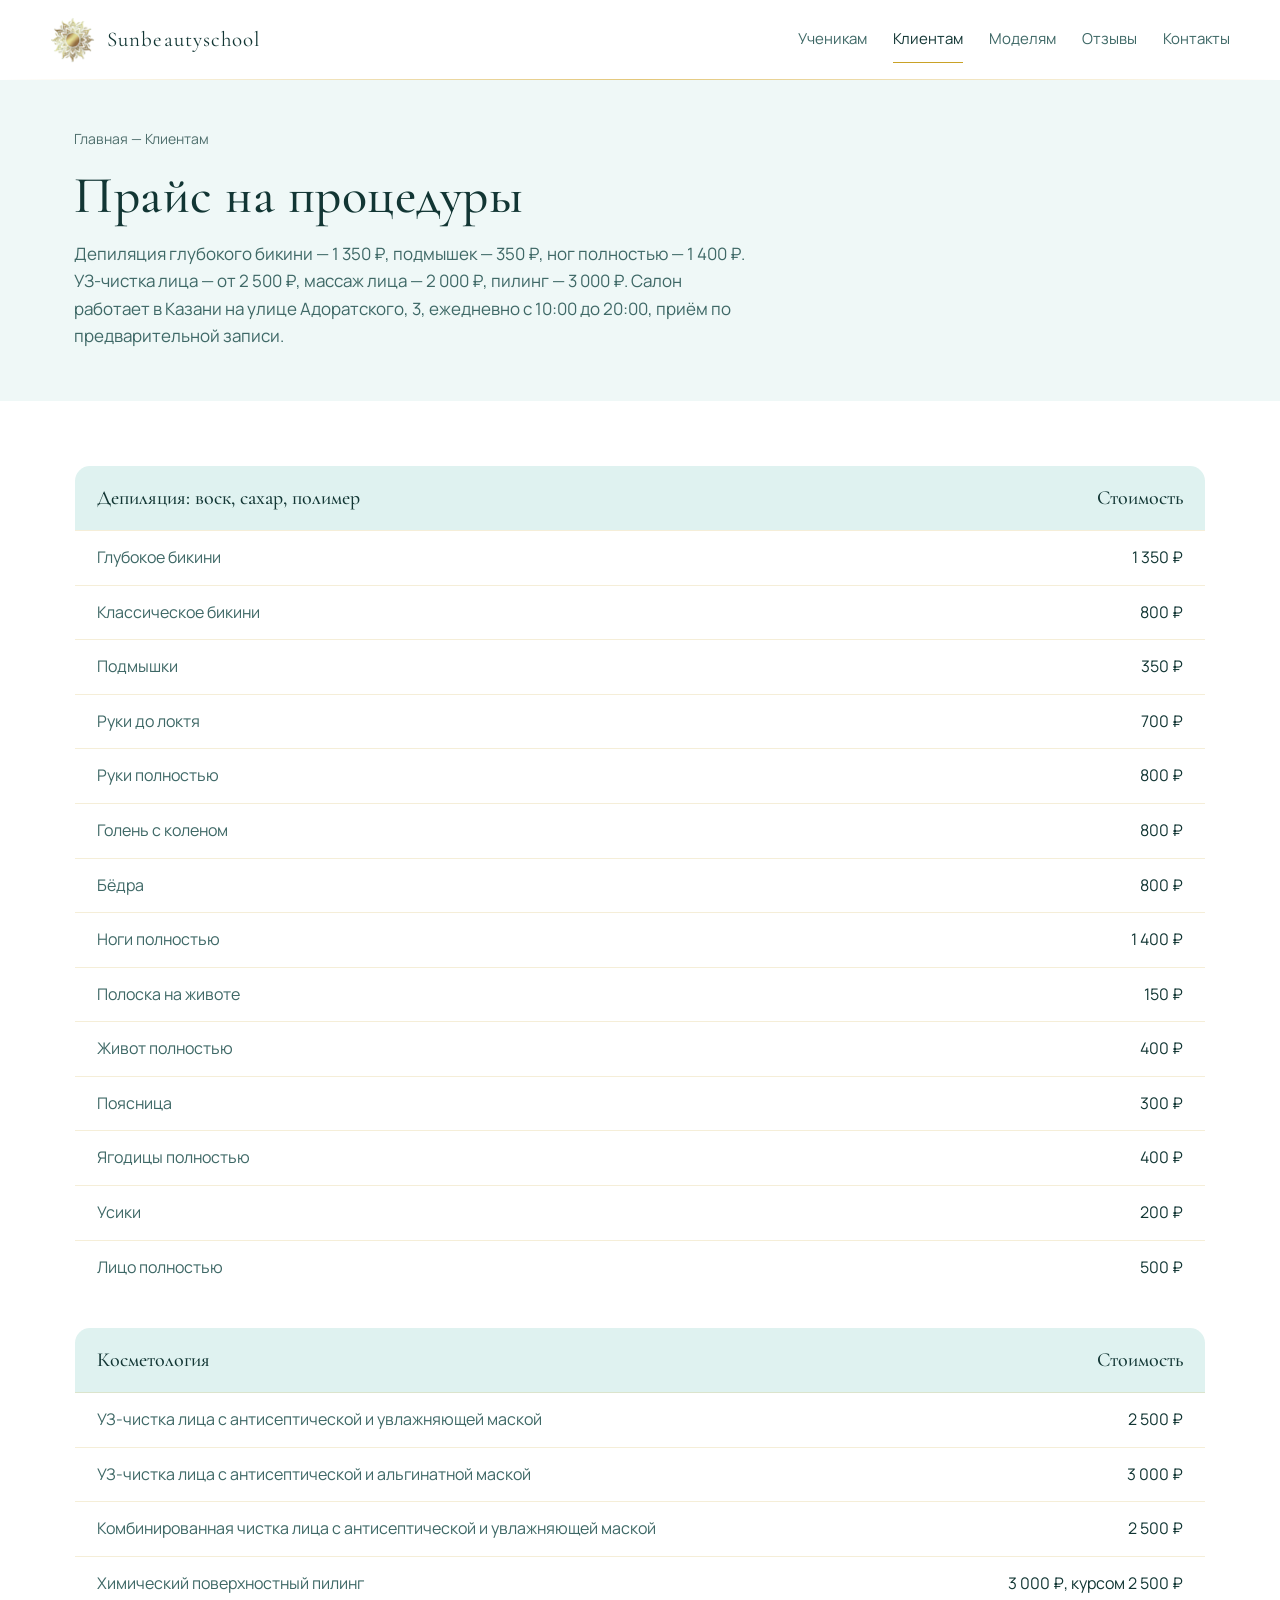
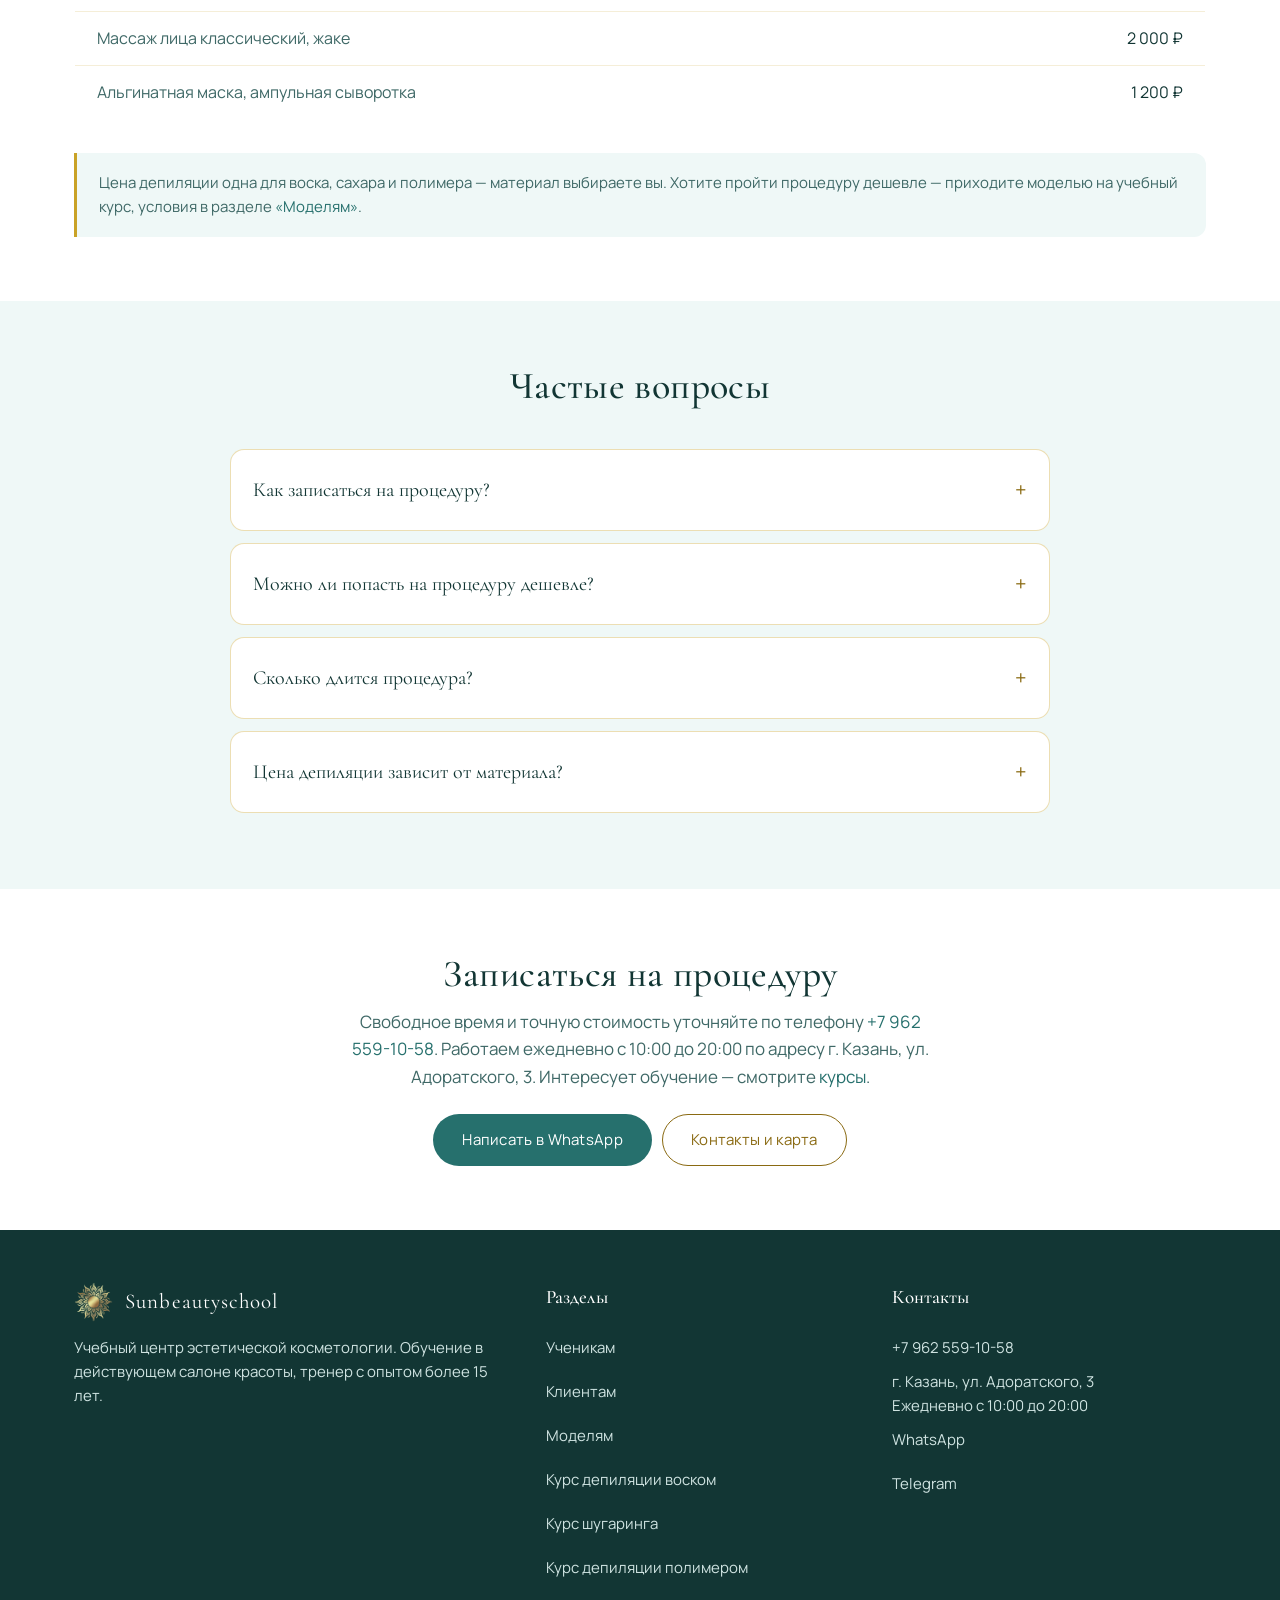
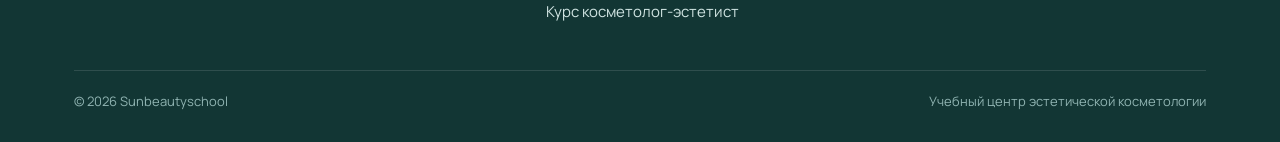
==== commit c2a0471e: "Этапы 6 и 7: прайс на процедуры и материалы в стоимости обучения Прайс из документов Регины: 14 зон " ====
--- a/clients.html
+++ b/clients.html
@@ -4,12 +4,12 @@
 <meta charset="utf-8">
 <meta name="viewport" content="width=device-width, initial-scale=1">
 <title>Клиентам — прайс на процедуры | Sunbeautyschool</title>
-<meta name="description" content="Прайс салона: депиляция воском, сахаром и полимером, чистки лица, дарсонваль, массаж лица и альгинатные маски. Запись по телефону, процедуры в салоне красоты.">
+<meta name="description" content="Прайс салона в Казани: глубокое бикини 1 350 ₽, подмышки 350 ₽, ноги полностью 1 400 ₽, УЗ-чистка лица от 2 500 ₽, массаж лица 2 000 ₽, пилинг 3 000 ₽.">
 <link rel="canonical" href="https://sunbeautyschool.ru/clients.html">
 <meta property="og:type" content="website">
 <meta property="og:site_name" content="Sunbeautyschool">
 <meta property="og:title" content="Клиентам — прайс на процедуры | Sunbeautyschool">
-<meta property="og:description" content="Прайс салона: депиляция воском, сахаром и полимером, чистки лица, дарсонваль, массаж лица и альгинатные маски. Запись по телефону, процедуры в салоне красоты.">
+<meta property="og:description" content="Прайс салона в Казани: глубокое бикини 1 350 ₽, подмышки 350 ₽, ноги полностью 1 400 ₽, УЗ-чистка лица от 2 500 ₽, массаж лица 2 000 ₽, пилинг 3 000 ₽.">
 <meta property="og:url" content="https://sunbeautyschool.ru/clients.html">
 <meta property="og:image" content="https://sunbeautyschool.ru/assets/img/face-us.jpg">
 <meta property="og:locale" content="ru_RU">
@@ -19,7 +19,8 @@
 <link href="https://fonts.googleapis.com/css2?family=Cormorant+Garamond:wght@400;500;600&family=Manrope:wght@300;400;500;600&display=swap" rel="stylesheet">
 <link rel="stylesheet" href="assets/css/style.css">
 <script type="application/ld+json">{"@context": "https://schema.org", "@type": "BreadcrumbList", "itemListElement": [{"@type": "ListItem", "position": 1, "name": "Главная", "item": "https://sunbeautyschool.ru/index.html"}, {"@type": "ListItem", "position": 2, "name": "Клиентам"}]}</script>
-<script type="application/ld+json">{"@context": "https://schema.org", "@type": "FAQPage", "mainEntity": [{"@type": "Question", "name": "Как записаться на процедуру?", "acceptedAnswer": {"@type": "Answer", "text": "Позвоните по номеру +7 962 559-10-58 или напишите в WhatsApp. Салон работает в Казани на улице Адоратского, 3, ежедневно с 10:00 до 20:00."}}, {"@type": "Question", "name": "Можно ли попасть на процедуру дешевле?", "acceptedAnswer": {"@type": "Answer", "text": "Да, если прийти моделью на учебный курс. Условия описаны в разделе «Моделям»: нужен залог как гарантия визита и отзыв после процедуры."}}, {"@type": "Question", "name": "Сколько длится процедура?", "acceptedAnswer": {"@type": "Answer", "text": "Уходовые процедуры для лица и депиляция занимают от 1 часа. Если вы записываетесь моделью на курс, закладывайте от 2 до 4 часов."}}]}</script>
+<script type="application/ld+json">{"@context": "https://schema.org", "@type": "OfferCatalog", "name": "Прайс Sunbeautyschool", "url": "https://sunbeautyschool.ru/clients.html", "itemListElement": [{"@type": "Offer", "price": "1350", "priceCurrency": "RUB", "itemOffered": {"@type": "Service", "name": "Депиляция: Глубокое бикини", "serviceType": "Депиляция"}}, {"@type": "Offer", "price": "800", "priceCurrency": "RUB", "itemOffered": {"@type": "Service", "name": "Депиляция: Классическое бикини", "serviceType": "Депиляция"}}, {"@type": "Offer", "price": "350", "priceCurrency": "RUB", "itemOffered": {"@type": "Service", "name": "Депиляция: Подмышки", "serviceType": "Депиляция"}}, {"@type": "Offer", "price": "700", "priceCurrency": "RUB", "itemOffered": {"@type": "Service", "name": "Депиляция: Руки до локтя", "serviceType": "Депиляция"}}, {"@type": "Offer", "price": "800", "priceCurrency": "RUB", "itemOffered": {"@type": "Service", "name": "Депиляция: Руки полностью", "serviceType": "Депиляция"}}, {"@type": "Offer", "price": "800", "priceCurrency": "RUB", "itemOffered": {"@type": "Service", "name": "Депиляция: Голень с коленом", "serviceType": "Депиляция"}}, {"@type": "Offer", "price": "800", "priceCurrency": "RUB", "itemOffered": {"@type": "Service", "name": "Депиляция: Бёдра", "serviceType": "Депиляция"}}, {"@type": "Offer", "price": "1400", "priceCurrency": "RUB", "itemOffered": {"@type": "Service", "name": "Депиляция: Ноги полностью", "serviceType": "Депиляция"}}, {"@type": "Offer", "price": "150", "priceCurrency": "RUB", "itemOffered": {"@type": "Service", "name": "Депиляция: Полоска на животе", "serviceType": "Депиляция"}}, {"@type": "Offer", "price": "400", "priceCurrency": "RUB", "itemOffered": {"@type": "Service", "name": "Депиляция: Живот полностью", "serviceType": "Депиляция"}}, {"@type": "Offer", "price": "300", "priceCurrency": "RUB", "itemOffered": {"@type": "Service", "name": "Депиляция: Поясница", "serviceType": "Депиляция"}}, {"@type": "Offer", "price": "400", "priceCurrency": "RUB", "itemOffered": {"@type": "Service", "name": "Депиляция: Ягодицы полностью", "serviceType": "Депиляция"}}, {"@type": "Offer", "price": "200", "priceCurrency": "RUB", "itemOffered": {"@type": "Service", "name": "Депиляция: Усики", "serviceType": "Депиляция"}}, {"@type": "Offer", "price": "500", "priceCurrency": "RUB", "itemOffered": {"@type": "Service", "name": "Депиляция: Лицо полностью", "serviceType": "Депиляция"}}, {"@type": "Offer", "price": "2500", "priceCurrency": "RUB", "itemOffered": {"@type": "Service", "name": "УЗ-чистка лица с антисептической и увлажняющей маской", "serviceType": "Косметология"}}, {"@type": "Offer", "price": "3000", "priceCurrency": "RUB", "itemOffered": {"@type": "Service", "name": "УЗ-чистка лица с антисептической и альгинатной маской", "serviceType": "Косметология"}}, {"@type": "Offer", "price": "2500", "priceCurrency": "RUB", "itemOffered": {"@type": "Service", "name": "Комбинированная чистка лица с антисептической и увлажняющей маской", "serviceType": "Косметология"}}, {"@type": "Offer", "price": "3000", "priceCurrency": "RUB", "itemOffered": {"@type": "Service", "name": "Химический поверхностный пилинг", "serviceType": "Косметология"}}, {"@type": "Offer", "price": "2000", "priceCurrency": "RUB", "itemOffered": {"@type": "Service", "name": "Массаж лица классический, жаке", "serviceType": "Косметология"}}, {"@type": "Offer", "price": "1200", "priceCurrency": "RUB", "itemOffered": {"@type": "Service", "name": "Альгинатная маска, ампульная сыворотка", "serviceType": "Косметология"}}]}</script>
+<script type="application/ld+json">{"@context": "https://schema.org", "@type": "FAQPage", "mainEntity": [{"@type": "Question", "name": "Как записаться на процедуру?", "acceptedAnswer": {"@type": "Answer", "text": "Позвоните по номеру +7 962 559-10-58 или напишите в WhatsApp. Салон работает в Казани на улице Адоратского, 3, ежедневно с 10:00 до 20:00."}}, {"@type": "Question", "name": "Можно ли попасть на процедуру дешевле?", "acceptedAnswer": {"@type": "Answer", "text": "Да, если прийти моделью на учебный курс. Условия каждого набора публикуются в группах моделей, ссылки есть в разделе «Моделям»."}}, {"@type": "Question", "name": "Сколько длится процедура?", "acceptedAnswer": {"@type": "Answer", "text": "Уходовые процедуры для лица и депиляция занимают от 1 часа. Если вы записываетесь моделью на курс, закладывайте от 2 до 4 часов."}}, {"@type": "Question", "name": "Цена депиляции зависит от материала?", "acceptedAnswer": {"@type": "Answer", "text": "Нет, стоимость одна для воска, сахара и полимера. Например, глубокое бикини — 1 350 ₽ любым материалом, подмышки — 350 ₽."}}]}</script>
 </head>
 <body>
 
@@ -45,40 +46,48 @@
   <div class="container">
     <nav class="breadcrumbs" aria-label="Хлебные крошки"><a href="index.html">Главная</a> — <span>Клиентам</span></nav>
     <h1>Прайс на процедуры</h1>
-    <p class="lead" style="max-width:680px;margin-top:14px">Депиляция воском, сахаром и полимером и уходовые процедуры для лица: чистки, дарсонваль, массаж, альгинатные маски. Процедуры выполняются в салоне красоты по предварительной записи. Стоимость уточняйте по телефону — ответим в течение дня.</p>
+    <p class="lead" style="max-width:680px;margin-top:14px">Депиляция глубокого бикини — 1 350 ₽, подмышек — 350 ₽, ног полностью — 1 400 ₽. УЗ-чистка лица — от 2 500 ₽, массаж лица — 2 000 ₽, пилинг — 3 000 ₽. Салон работает в Казани на улице Адоратского, 3, ежедневно с 10:00 до 20:00, приём по предварительной записи.</p>
   </div>
 </section>
 
 <section class="section">
   <div class="container">
-    <!-- ЦЕНЫ: замените «уточняется» на настоящую стоимость.
-         Строка прайса выглядит так: <tr><td>Название услуги</td><td>1 500 ₽</td></tr> -->
     <table class="price-table" style="margin-bottom:32px">
-      <tr><th>Депиляция</th><th style="text-align:right">Стоимость</th></tr>
-      <tr><td>Глубокое бикини</td><td>уточняется</td></tr>
-      <tr><td>Подмышки</td><td>уточняется</td></tr>
-      <tr><td>Голень</td><td>уточняется</td></tr>
-      <tr><td>Тату блёстками</td><td>уточняется</td></tr>
+      <tr><th>Депиляция: воск, сахар, полимер</th><th style="text-align:right">Стоимость</th></tr>
+      <tr><td>Глубокое бикини</td><td>1 350 ₽</td></tr>
+      <tr><td>Классическое бикини</td><td>800 ₽</td></tr>
+      <tr><td>Подмышки</td><td>350 ₽</td></tr>
+      <tr><td>Руки до локтя</td><td>700 ₽</td></tr>
+      <tr><td>Руки полностью</td><td>800 ₽</td></tr>
+      <tr><td>Голень с коленом</td><td>800 ₽</td></tr>
+      <tr><td>Бёдра</td><td>800 ₽</td></tr>
+      <tr><td>Ноги полностью</td><td>1 400 ₽</td></tr>
+      <tr><td>Полоска на животе</td><td>150 ₽</td></tr>
+      <tr><td>Живот полностью</td><td>400 ₽</td></tr>
+      <tr><td>Поясница</td><td>300 ₽</td></tr>
+      <tr><td>Ягодицы полностью</td><td>400 ₽</td></tr>
+      <tr><td>Усики</td><td>200 ₽</td></tr>
+      <tr><td>Лицо полностью</td><td>500 ₽</td></tr>
     </table>
 
     <table class="price-table">
-      <tr><th>Уход за лицом</th><th style="text-align:right">Стоимость</th></tr>
-      <tr><td>Ультразвуковая чистка лица</td><td>уточняется</td></tr>
-      <tr><td>Ручная чистка лица</td><td>уточняется</td></tr>
-      <tr><td>Дарсонваль</td><td>уточняется</td></tr>
-      <tr><td>Массаж лица и воротниковой зоны</td><td>уточняется</td></tr>
-      <tr><td>Альгинатная маска</td><td>уточняется</td></tr>
-      <tr><td>Уходовая процедура по типу кожи</td><td>уточняется</td></tr>
+      <tr><th>Косметология</th><th style="text-align:right">Стоимость</th></tr>
+      <tr><td>УЗ-чистка лица с антисептической и увлажняющей маской</td><td>2 500 ₽</td></tr>
+      <tr><td>УЗ-чистка лица с антисептической и альгинатной маской</td><td>3 000 ₽</td></tr>
+      <tr><td>Комбинированная чистка лица с антисептической и увлажняющей маской</td><td>2 500 ₽</td></tr>
+      <tr><td>Химический поверхностный пилинг</td><td>3 000 ₽, курсом 2 500 ₽</td></tr>
+      <tr><td>Массаж лица классический, жаке</td><td>2 000 ₽</td></tr>
+      <tr><td>Альгинатная маска, ампульная сыворотка</td><td>1 200 ₽</td></tr>
     </table>
 
-    <div class="note" style="margin-top:32px">Хотите пройти процедуру дешевле — приходите моделью на учебный курс. Условия описаны в разделе <a href="models.html" style="color:var(--tiffany-deep)">«Моделям»</a>.</div>
+    <div class="note" style="margin-top:32px">Цена депиляции одна для воска, сахара и полимера — материал выбираете вы. Хотите пройти процедуру дешевле — приходите моделью на учебный курс, условия в разделе <a href="models.html" style="color:var(--tiffany-deep)">«Моделям»</a>.</div>
   </div>
 </section>
 
 <section class="section section-soft">
   <div class="container">
     <div class="section-head"><h2>Частые вопросы</h2></div>
-    <div class="faq"><details><summary>Как записаться на процедуру?</summary><p>Позвоните по номеру +7 962 559-10-58 или напишите в WhatsApp. Салон работает в Казани на улице Адоратского, 3, ежедневно с 10:00 до 20:00.</p></details><details><summary>Можно ли попасть на процедуру дешевле?</summary><p>Да, если прийти моделью на учебный курс. Условия описаны в разделе «Моделям»: нужен залог как гарантия визита и отзыв после процедуры.</p></details><details><summary>Сколько длится процедура?</summary><p>Уходовые процедуры для лица и депиляция занимают от 1 часа. Если вы записываетесь моделью на курс, закладывайте от 2 до 4 часов.</p></details></div>
+    <div class="faq"><details><summary>Как записаться на процедуру?</summary><p>Позвоните по номеру +7 962 559-10-58 или напишите в WhatsApp. Салон работает в Казани на улице Адоратского, 3, ежедневно с 10:00 до 20:00.</p></details><details><summary>Можно ли попасть на процедуру дешевле?</summary><p>Да, если прийти моделью на учебный курс. Условия каждого набора публикуются в группах моделей, ссылки есть в разделе «Моделям».</p></details><details><summary>Сколько длится процедура?</summary><p>Уходовые процедуры для лица и депиляция занимают от 1 часа. Если вы записываетесь моделью на курс, закладывайте от 2 до 4 часов.</p></details><details><summary>Цена депиляции зависит от материала?</summary><p>Нет, стоимость одна для воска, сахара и полимера. Например, глубокое бикини — 1 350 ₽ любым материалом, подмышки — 350 ₽.</p></details></div>
   </div>
 </section>
 
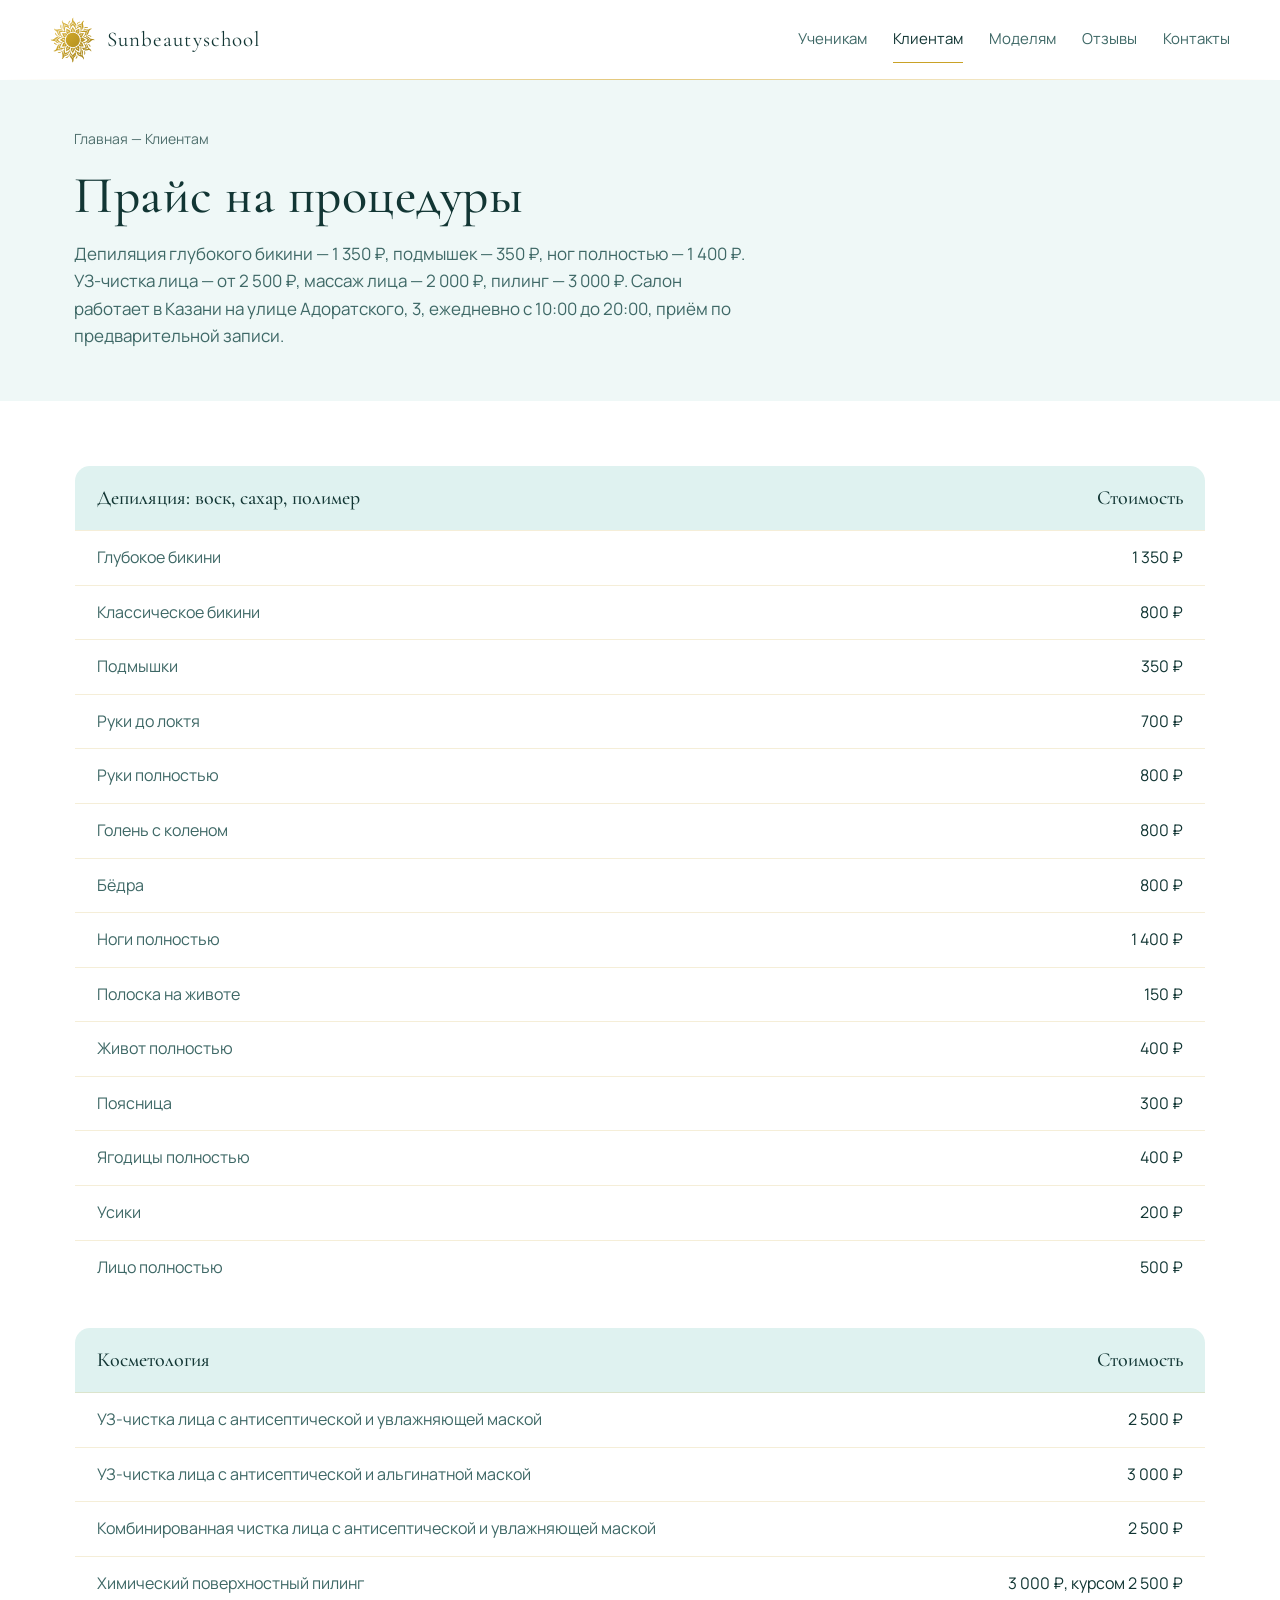
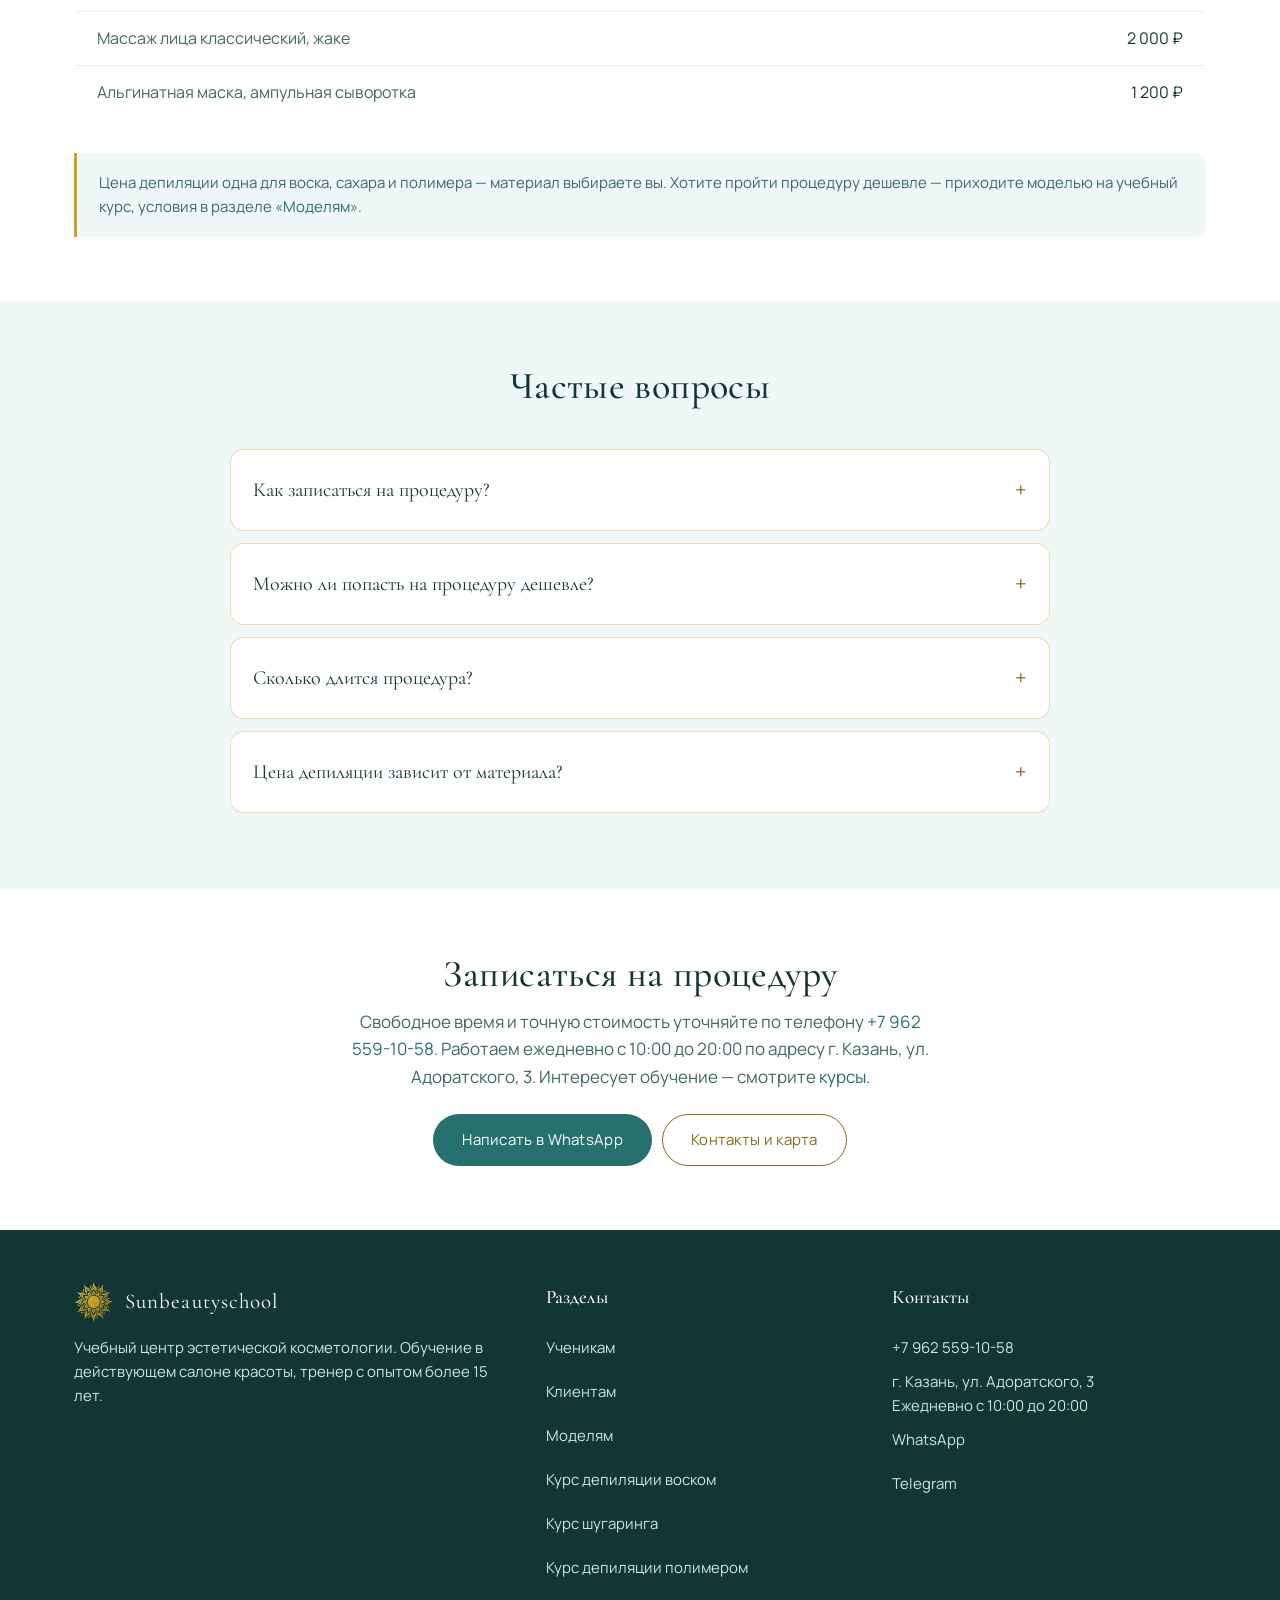
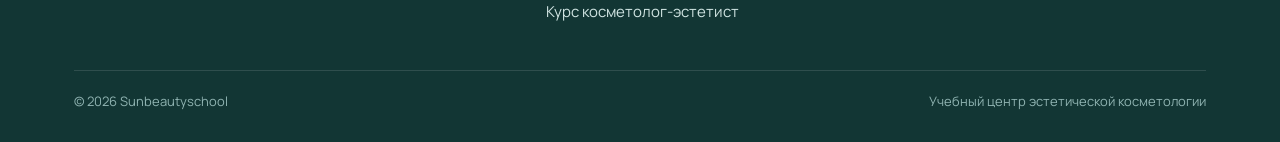
==== commit a326980b: "Логотип в векторе: SVG вместо растра Логотип оттрассирован из исходной картинки в настоящие кривые Б" ====
--- a/clients.html
+++ b/clients.html
@@ -27,7 +27,7 @@
 <header class="header">
   <div class="container header-inner">
     <a class="brand" href="index.html">
-      <picture><source srcset="assets/img/logo-mark.webp" type="image/webp"><img src="assets/img/logo-mark.png" alt="Sunbeautyschool" width="184" height="187" style="height:46px;width:auto"></picture>
+      <img src="assets/img/logo-mark.svg" alt="Sunbeautyschool" width="362" height="369" style="height:46px;width:auto">
       <span>Sunbeautyschool</span>
     </a>
     <button class="burger" aria-label="Открыть меню" aria-expanded="false"><span></span><span></span><span></span></button>
@@ -107,7 +107,7 @@
     <div class="footer-grid">
       <div>
         <div class="brand" style="margin-bottom:14px">
-          <picture><source srcset="assets/img/logo-mark.webp" type="image/webp"><img src="assets/img/logo-mark.png" alt="Sunbeautyschool" width="184" height="187" style="height:40px;width:auto" loading="lazy" decoding="async"></picture>
+          <img src="assets/img/logo-mark.svg" alt="Sunbeautyschool" width="362" height="369" style="height:40px;width:auto" loading="lazy" decoding="async">
           <span>Sunbeautyschool</span>
         </div>
         <p>Учебный центр эстетической косметологии. Обучение в действующем салоне красоты, тренер с опытом более 15 лет.</p>
--- a/assets/css/style.css
+++ b/assets/css/style.css
@@ -158,6 +158,14 @@
   .header-inner{position:relative}
   .section{padding:48px 0}
 }
+@media (max-width:760px){
+  /* прайс: длинные названия процедур не должны распирать таблицу */
+  .price-table{table-layout:fixed;width:100%}
+  .price-table th,.price-table td{padding:12px 14px;word-wrap:break-word}
+  .price-table th:last-child,.price-table td:last-child{width:34%;white-space:normal}
+  .price-table th{font-size:18px}
+  .price-table td{font-size:15px}
+}
 @media (max-width:560px){
   /* три двери остаются в ряд, как на компьютере: вся плитка — одна большая кнопка */
   .door .ph{height:96px}
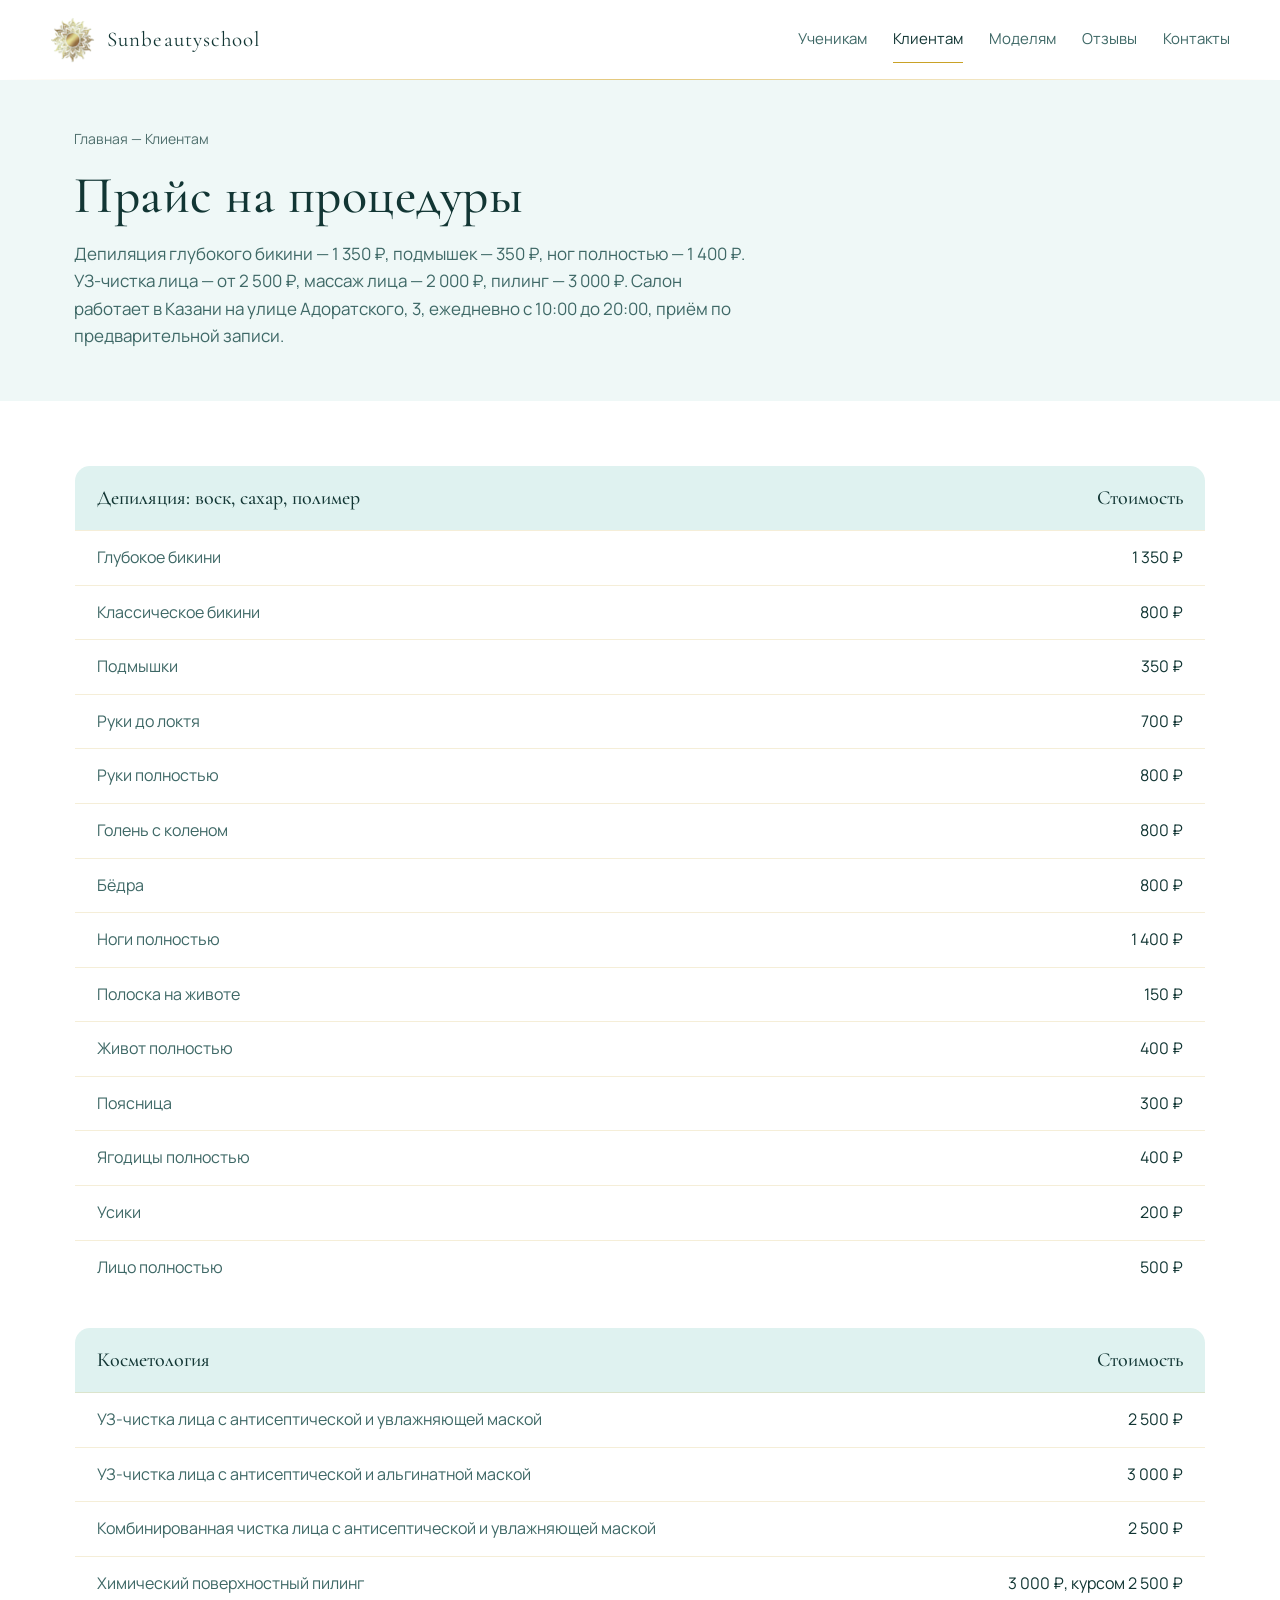
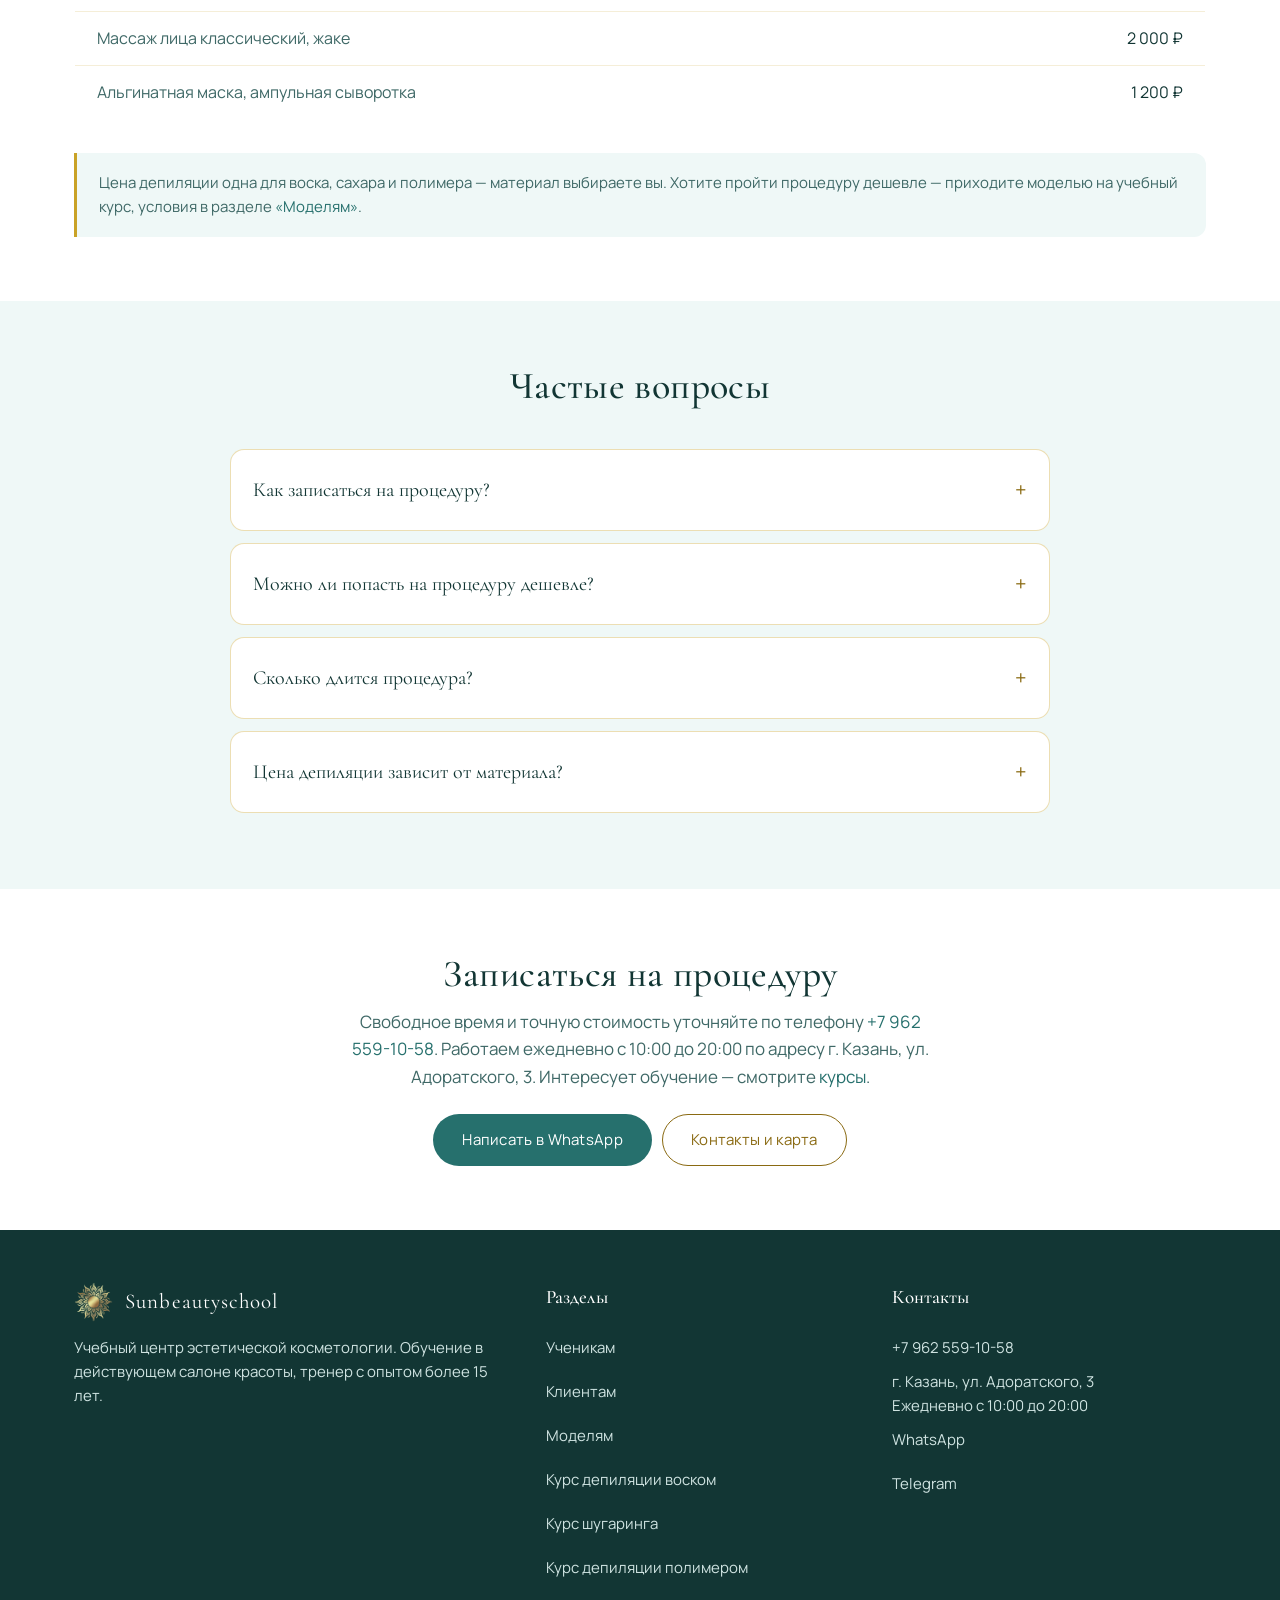
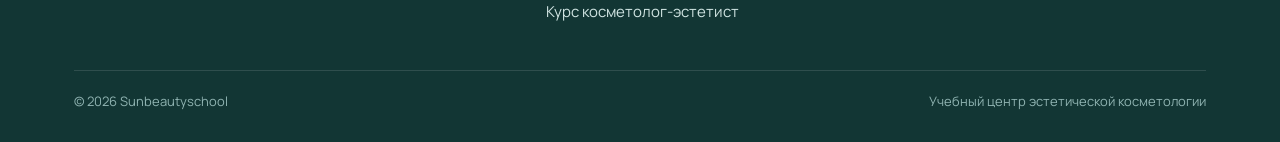
==== commit 7f3a59e1: "Фото курсов депиляции и прежний логотип в шапке Полимер — гранулы в воскоплаве, шугаринг — сахарная " ====
--- a/clients.html
+++ b/clients.html
@@ -27,7 +27,7 @@
 <header class="header">
   <div class="container header-inner">
     <a class="brand" href="index.html">
-      <img src="assets/img/logo-mark.svg" alt="Sunbeautyschool" width="362" height="369" style="height:46px;width:auto">
+      <picture><source srcset="assets/img/logo-mark.webp" type="image/webp"><img src="assets/img/logo-mark.png" alt="Sunbeautyschool" width="184" height="187" style="height:46px;width:auto"></picture>
       <span>Sunbeautyschool</span>
     </a>
     <button class="burger" aria-label="Открыть меню" aria-expanded="false"><span></span><span></span><span></span></button>
@@ -107,7 +107,7 @@
     <div class="footer-grid">
       <div>
         <div class="brand" style="margin-bottom:14px">
-          <img src="assets/img/logo-mark.svg" alt="Sunbeautyschool" width="362" height="369" style="height:40px;width:auto" loading="lazy" decoding="async">
+          <picture><source srcset="assets/img/logo-mark.webp" type="image/webp"><img src="assets/img/logo-mark.png" alt="Sunbeautyschool" width="184" height="187" style="height:40px;width:auto" loading="lazy" decoding="async"></picture>
           <span>Sunbeautyschool</span>
         </div>
         <p>Учебный центр эстетической косметологии. Обучение в действующем салоне красоты, тренер с опытом более 15 лет.</p>
